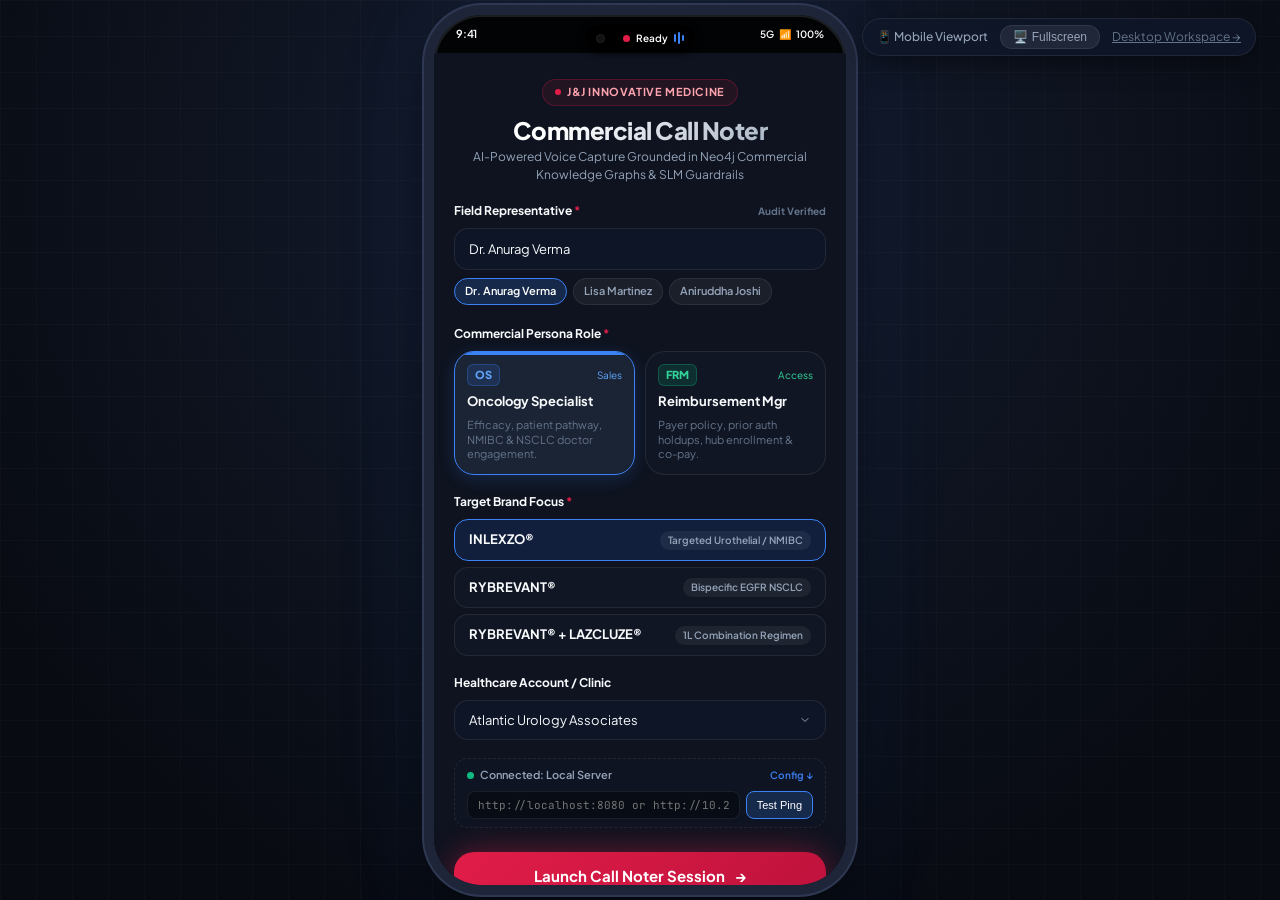
==== JNJ Commercial/web/mobile.html @ d2ec9531 "Added UI" ====
<!DOCTYPE html>
<html lang="en">
<head>
  <meta charset="UTF-8">
  <meta name="viewport" content="width=device-width, initial-scale=1.0, maximum-scale=1.0, user-scalable=no, viewport-fit=cover">
  <meta name="apple-mobile-web-app-capable" content="yes">
  <meta name="apple-mobile-web-app-status-bar-style" content="black-translucent">
  <meta name="theme-color" content="#07090E">
  <title>AnQ Bot | Commercial Oncology Mobile Call Noter</title>
  
  <!-- Modern Typography from Google Fonts -->
  <link rel="preconnect" href="https://fonts.googleapis.com">
  <link rel="preconnect" href="https://fonts.gstatic.com" crossorigin>
  <link href="https://fonts.googleapis.com/css2?family=Plus+Jakarta+Sans:wght@400;500;600;700;800&family=JetBrains+Mono:wght@400;500;600;700&display=swap" rel="stylesheet">
  
  <!-- Mobile Stylesheet -->
  <link rel="stylesheet" href="mobile.css">
</head>
<body>

  <!-- =========================================================================
       DESKTOP DEVICE SIMULATOR & VIEWPORT WRAPPER
       ========================================================================= -->
  <div class="app-viewport-wrapper">
    
    <!-- Desktop Simulator Controls -->
    <aside class="desktop-view-toggle">
      <span>📱 Mobile Viewport</span>
      <button class="btn-toggle-frame" id="btn-toggle-frame" type="button" title="Toggle Phone Frame or Fullscreen">
        <span>🖥️ Fullscreen</span>
      </button>
      <a href="/" class="btn-desktop-back" title="Switch to Desktop Call Workspace">
        Desktop Workspace &rarr;
      </a>
    </aside>

    <!-- DEVICE SHELL (iPhone 16 Pro / Pixel Frame) -->
    <div class="device-shell" id="device-shell">

      <!-- DEVICE STATUS BAR -->
      <div class="device-status-bar">
        <span class="device-time">9:41</span>
        
        <!-- DYNAMIC ISLAND (Pulsing Microphone & Voice Telemetry) -->
        <div class="dynamic-island" id="dynamic-island">
          <div class="island-camera-dot"></div>
          <div class="island-content">
            <span class="island-pulse-dot"></span>
            <span id="island-status-text">Ready</span>
            <div class="island-wave-anim">
              <span class="island-wave-bar"></span>
              <span class="island-wave-bar"></span>
              <span class="island-wave-bar"></span>
            </div>
          </div>
        </div>

        <div class="device-icons">
          <span>5G</span>
          <span>📶</span>
          <span>100%</span>
        </div>
      </div>

      <!-- MOBILE APP SCREEN VIEW CONTAINER -->
      <div class="mobile-app-screen">

        <!-- ===================================================================
             SCREEN 1: ONBOARDING & LOGIN SCREEN
             =================================================================== -->
        <div class="screen-view screen-login" id="screen-login">
          
          <!-- Brand Header -->
          <div class="login-brand-header">
            <div class="mobile-logo-badge">
              <span class="badge-dot"></span>
              <span class="badge-text">J&amp;J INNOVATIVE MEDICINE</span>
            </div>
            <h1 class="login-title-h1">Commercial Call Noter</h1>
            <p class="login-tagline">
              AI-Powered Voice Capture Grounded in Neo4j Commercial Knowledge Graphs &amp; SLM Guardrails
            </p>
          </div>

          <!-- Representative Name Input -->
          <div class="login-form-group">
            <label for="login-rep-name" class="login-field-label">
              <span>Field Representative <span class="required-star">*</span></span>
              <span style="font-size: 10px; color: var(--text-muted);">Audit Verified</span>
            </label>
            <input 
              type="text" 
              id="login-rep-name" 
              class="login-text-input" 
              placeholder="Enter your full name" 
              value="Dr. Anurag Verma"
              required 
            />
            
            <!-- Quick Preset Chips -->
            <div class="quick-preset-chips">
              <span class="rep-preset-chip active" data-name="Dr. Anurag Verma">Dr. Anurag Verma</span>
              <span class="rep-preset-chip" data-name="Lisa Martinez">Lisa Martinez</span>
              <span class="rep-preset-chip" data-name="Aniruddha Joshi">Aniruddha Joshi</span>
            </div>
          </div>

          <!-- Commercial Persona Selection -->
          <div class="login-form-group">
            <label class="login-field-label">
              <span>Commercial Persona Role <span class="required-star">*</span></span>
            </label>
            <div class="mobile-role-selector">
              
              <!-- OS Card -->
              <div class="mobile-role-card active" data-role="OS" id="role-card-os">
                <div class="role-card-top">
                  <span class="role-code-badge os">OS</span>
                  <span style="font-size: 10px; color: #60A5FA;">Sales</span>
                </div>
                <div class="role-card-name">Oncology Specialist</div>
                <div class="role-card-focus">
                  Efficacy, patient pathway, NMIBC &amp; NSCLC doctor engagement.
                </div>
              </div>

              <!-- FRM Card -->
              <div class="mobile-role-card" data-role="FRM" id="role-card-frm">
                <div class="role-card-top">
                  <span class="role-code-badge frm">FRM</span>
                  <span style="font-size: 10px; color: #34D399;">Access</span>
                </div>
                <div class="role-card-name">Reimbursement Mgr</div>
                <div class="role-card-focus">
                  Payer policy, prior auth holdups, hub enrollment &amp; co-pay.
                </div>
              </div>

            </div>
          </div>

          <!-- Oncology Brand Selection -->
          <div class="login-form-group">
            <label class="login-field-label">
              <span>Target Brand Focus <span class="required-star">*</span></span>
            </label>
            <div class="brand-pills-wrap">
              <div class="brand-pill-option active" data-brand="INLEXZO">
                <span class="brand-pill-name">INLEXZO®</span>
                <span class="brand-pill-tag">Targeted Urothelial / NMIBC</span>
              </div>
              <div class="brand-pill-option" data-brand="RYBREVANT">
                <span class="brand-pill-name">RYBREVANT®</span>
                <span class="brand-pill-tag">Bispecific EGFR NSCLC</span>
              </div>
              <div class="brand-pill-option" data-brand="RYBREVANT + LAZCLUZE">
                <span class="brand-pill-name">RYBREVANT® + LAZCLUZE®</span>
                <span class="brand-pill-tag">1L Combination Regimen</span>
              </div>
            </div>
          </div>

          <!-- Account Selection -->
          <div class="login-form-group">
            <label for="login-account-select" class="login-field-label">
              <span>Healthcare Account / Clinic</span>
            </label>
            <select id="login-account-select" class="login-select">
              <option value="Atlantic Urology Associates" selected>Atlantic Urology Associates</option>
              <option value="Northside Urology">Northside Urology</option>
              <option value="Capital Bladder Cancer Center">Capital Bladder Cancer Center</option>
              <option value="Central Ohio Urology">Central Ohio Urology</option>
              <option value="Apollo Hospitals">Apollo Hospitals</option>
              <option value="Memorial Cancer Institute">Memorial Cancer Institute</option>
            </select>
          </div>

          <!-- API Endpoint Connection Settings -->
          <div class="endpoint-config-accordion">
            <div class="endpoint-summary-row" id="endpoint-summary-toggle">
              <div>
                <span class="endpoint-status-dot" id="endpoint-status-dot"></span>
                <span id="endpoint-summary-text">Connected: Local Server</span>
              </div>
              <span style="font-size: 10px; color: var(--primary-blue);">Config &darr;</span>
            </div>
            <div class="endpoint-input-wrap">
              <input 
                type="text" 
                id="endpoint-input" 
                class="endpoint-input" 
                placeholder="http://localhost:8080 or http://10.225.67.250:8008" 
              />
              <button class="btn-test-endpoint" id="btn-test-endpoint" type="button">Test Ping</button>
            </div>
          </div>

          <!-- Launch Button -->
          <button class="btn-launch-call" id="btn-launch-call" type="button">
            <span>Launch Call Noter Session</span>
            <span>&rarr;</span>
          </button>

          <!-- Footer Badge -->
          <div class="login-compliance-footer">
            <span>🔒 Governed by J&amp;J Oncology Compliance &amp; Real-Time KG Policies</span>
          </div>

        </div>


        <!-- ===================================================================
             SCREEN 2: MAIN CALL NOTER WORKSPACE
             =================================================================== -->
        <div class="screen-view screen-call-noter hidden-screen" id="screen-call-noter">

          <!-- TOP APP HEADER -->
          <header class="mobile-app-header">
            <div class="header-left-group">
              <div class="rep-avatar-small" id="header-avatar">AV</div>
              <div class="header-meta">
                <span class="header-rep-name" id="header-rep-name">Dr. Anurag Verma</span>
                <span class="header-role-pill" id="header-role-pill">OS Commercial</span>
              </div>
            </div>

            <!-- Call Timer -->
            <div class="header-center-timer">
              <span class="call-pulse-dot"></span>
              <span class="call-timer-digits" id="call-timer-digits">00:00</span>
            </div>

            <!-- Actions -->
            <div class="header-right-group">
              <button class="btn-header-voice active" id="btn-header-voice" type="button" title="Toggle FlowEdit Speech Audio">
                🔊
              </button>
              <button class="btn-header-end" id="btn-header-end" type="button">
                End Call
              </button>
            </div>
          </header>

          <!-- KNOWLEDGE GRAPH 7-STEP PROGRESS TIMELINE -->
          <section class="kg-stepper-strip">
            <div class="stepper-header-row">
              <span class="stepper-node-title" id="stepper-node-title">
                🕸️ 1. Account Context
              </span>
              <span class="stepper-turn-badge" id="stepper-turn-badge">
                Turn 0 &bull; Step 1 of 7
              </span>
            </div>
            
            <div class="stepper-progress-track">
              <div class="stepper-progress-fill" id="stepper-progress-fill"></div>
            </div>

            <div class="stepper-dots-row">
              <span class="stepper-step-dot active" data-step="0" title="Account Identification"></span>
              <span class="stepper-step-dot" data-step="1" title="Discussion Purpose"></span>
              <span class="stepper-step-dot" data-step="2" title="Case Eligibility"></span>
              <span class="stepper-step-dot" data-step="3" title="Suitability & Pathway"></span>
              <span class="stepper-step-dot" data-step="4" title="Account Blocker"></span>
              <span class="stepper-step-dot" data-step="5" title="Next Action Plan"></span>
              <span class="stepper-step-dot" data-step="6" title="Compliant Closure"></span>
            </div>
          </section>

          <!-- LIVE CONVERSATION STREAM -->
          <main class="mobile-chat-feed" id="mobile-chat-feed">
            <!-- Dynamically populated with AI Question and Spoken Rep Turn bubbles -->
          </main>

          <!-- FLOATING CALL NOTER INTERACTION DOCK -->
          <div class="mobile-interaction-dock">
            
            <!-- Real-time Audio Waveform Visualizer Canvas Bar -->
            <div class="live-audio-canvas-bar" id="live-audio-canvas-bar">
              <canvas id="waveform-canvas" class="audio-waveform-canvas" width="380" height="28"></canvas>
            </div>

            <!-- Autocorrect Status & Handsfree Mode Row -->
            <div class="dock-status-row">
              <div class="dock-autocorrect-toggle active" id="dock-autocorrect-toggle" title="Toggle Real-Time Filler & Mispronunciation Autocorrect">
                <span>✨</span>
                <span id="autocorrect-toggle-text">Autocorrect: ON</span>
              </div>
              <span class="dock-mode-indicator">FlowEdit (Michael) Active</span>
            </div>

            <!-- Central Dock Controls -->
            <div class="dock-controls-row">
              
              <!-- Keyboard Drawer Button -->
              <button class="btn-dock-keyboard" id="btn-dock-keyboard" type="button" title="Type response manually">
                ⌨️
              </button>

              <!-- GIANT CENTER MICROPHONE BUTTON -->
              <button class="btn-giant-mic" id="btn-giant-mic" type="button">
                <span>🎙️</span>
                <span id="giant-mic-label">Speak Rep Response</span>
              </button>

              <!-- Continuous Handsfree Mode Button -->
              <button class="btn-dock-handsfree" id="btn-dock-handsfree" type="button" title="Continuous Hands-Free Call Noter Mode">
                <span>Hands-Free</span>
              </button>

            </div>

            <!-- Expandable Text Input Drawer -->
            <div class="dock-text-drawer" id="dock-text-drawer">
              <textarea 
                id="dock-textarea" 
                class="dock-textarea" 
                placeholder="Type response or view live speech transcript..." 
                rows="2"
              ></textarea>
              <button class="btn-dock-send" id="btn-dock-send" type="button">Send</button>
            </div>

          </div>

          <!-- BOTTOM NAVIGATION TABS -->
          <nav class="mobile-bottom-tabs">
            <button class="m-tab-item active" data-tab="call" type="button">
              <span class="m-tab-icon">💬</span>
              <span class="m-tab-label">Call</span>
            </button>
            <button class="m-tab-item" data-tab="summary" type="button">
              <span class="m-tab-icon">📋</span>
              <span class="m-tab-label">Note Summary</span>
            </button>
            <button class="m-tab-item" data-tab="scope" type="button">
              <span class="m-tab-icon">🕸️</span>
              <span class="m-tab-label">KG Scope</span>
            </button>
            <button class="m-tab-item" data-tab="settings" type="button">
              <span class="m-tab-icon">⚙️</span>
              <span class="m-tab-label">Settings</span>
            </button>
          </nav>

        </div>

      </div>


      <!-- ===================================================================
           BOTTOM SHEET 1: NOTE SUMMARY DRAWER
           =================================================================== -->
      <div class="mobile-bottom-sheet" id="sheet-summary">
        <div class="sheet-panel-card">
          <div class="sheet-handle-bar"></div>
          <div class="sheet-header-row">
            <span class="sheet-title">📋 Captured CRM Call Note</span>
            <button class="btn-sheet-close" type="button">&times;</button>
          </div>
          <div class="sheet-scroll-body">
            
            <div class="note-kv-table">
              <div class="note-kv-item">
                <span class="note-kv-key">Field Representative</span>
                <span class="note-kv-val" id="kv-rep">Dr. Anurag Verma</span>
              </div>
              <div class="note-kv-item">
                <span class="note-kv-key">Commercial Role</span>
                <span class="note-kv-val" id="kv-role">Oncology Specialist (OS)</span>
              </div>
              <div class="note-kv-item">
                <span class="note-kv-key">Product Focus</span>
                <span class="note-kv-val" id="kv-brand">INLEXZO®</span>
              </div>
              <div class="note-kv-item">
                <span class="note-kv-key">Account / Site</span>
                <span class="note-kv-val" id="kv-account">Atlantic Urology Associates</span>
              </div>
              <div class="note-kv-item">
                <span class="note-kv-key">Doctor / HCP Met</span>
                <span class="note-kv-val" id="kv-hcp">—</span>
              </div>
              <div class="note-kv-item">
                <span class="note-kv-key">Account Blocker</span>
                <span class="note-kv-val" id="kv-barrier" style="color:#F59E0B;">—</span>
              </div>
              <div class="note-kv-item">
                <span class="note-kv-key">Next Action</span>
                <span class="note-kv-val" id="kv-action" style="color:#60A5FA;">—</span>
              </div>
            </div>

            <button class="btn-copy-crm" id="btn-copy-crm" type="button">
              <span>📋 Copy Structured Veeva CRM Note</span>
            </button>

          </div>
        </div>
      </div>


      <!-- ===================================================================
           BOTTOM SHEET 2: KNOWLEDGE GRAPH SCOPE DRAWER
           =================================================================== -->
      <div class="mobile-bottom-sheet" id="sheet-scope">
        <div class="sheet-panel-card">
          <div class="sheet-handle-bar"></div>
          <div class="sheet-header-row">
            <span class="sheet-title">🛡️ Role Policy &amp; Scope Governance</span>
            <button class="btn-sheet-close" type="button">&times;</button>
          </div>
          <div class="sheet-scroll-body">
            
            <div style="font-size:12px; font-weight:700; color:#34D399; margin-bottom:4px;">
              ✓ In-Scope Permitted Topics:
            </div>
            <div style="font-size:11px; color:#E2E8F0; line-height:1.6; background:rgba(255,255,255,0.04); padding:10px; border-radius:8px;">
              Clinical trial efficacy, NMIBC / NSCLC indications, doctor engagement, diagnostic pathway criteria, practice follow-up scheduling.
            </div>

            <div style="font-size:12px; font-weight:700; color:#F87171; margin-top:10px; margin-bottom:4px;">
              ✕ Out-of-Scope Compliance Boundaries:
            </div>
            <div style="font-size:11px; color:#E2E8F0; line-height:1.6; background:rgba(255,255,255,0.04); padding:10px; border-radius:8px;">
              Off-label promotion, patient identifiable data (PHI/PII), unapproved indications, pricing negotiations without Market Access.
            </div>

          </div>
        </div>
      </div>


      <!-- ===================================================================
           BOTTOM SHEET 3: SETTINGS DRAWER
           =================================================================== -->
      <div class="mobile-bottom-sheet" id="sheet-settings">
        <div class="sheet-panel-card">
          <div class="sheet-handle-bar"></div>
          <div class="sheet-header-row">
            <span class="sheet-title">⚙️ Speech &amp; Autocorrect Settings</span>
            <button class="btn-sheet-close" type="button">&times;</button>
          </div>
          <div class="sheet-scroll-body">
            
            <div class="note-kv-item">
              <span class="note-kv-key">Filler Word Stripping</span>
              <span class="note-kv-val" style="color:#10B981;">Enabled (um, uh, like)</span>
            </div>
            <div class="note-kv-item">
              <span class="note-kv-key">Medical Autocorrection</span>
              <span class="note-kv-val" style="color:#10B981;">Enabled (Phonetic J&amp;J Lexicon)</span>
            </div>
            <div class="note-kv-item">
              <span class="note-kv-key">Default Bot Voice</span>
              <span class="note-kv-val">Michael (FlowEdit)</span>
            </div>
            <div class="note-kv-item">
              <span class="note-kv-key">Inference Acceleration</span>
              <span class="note-kv-val" style="color:#60A5FA;">Sub-100ms TRT</span>
            </div>

          </div>
        </div>
      </div>


      <!-- ===================================================================
           BOTTOM SHEET 4: AUTOCORRECT DIFF INSPECTOR DRAWER
           =================================================================== -->
      <div class="mobile-bottom-sheet" id="sheet-diff">
        <div class="sheet-panel-card">
          <div class="sheet-handle-bar"></div>
          <div class="sheet-header-row">
            <span class="sheet-title">✨ Speech Autocorrect Diff Inspector</span>
            <button class="btn-sheet-close" type="button">&times;</button>
          </div>
          <div class="sheet-scroll-body">
            
            <div class="diff-compare-box">
              <span class="diff-section-label raw">Raw Spoken Speech (Before Cleaning):</span>
              <p class="diff-text-block" id="diff-raw-text">—</p>
            </div>

            <div class="diff-compare-box">
              <span class="diff-section-label cleaned">Cleaned Professional CRM Note (After Autocorrect):</span>
              <p class="diff-text-block" id="diff-cleaned-text">—</p>
            </div>

            <div>
              <span style="font-size:11px; font-weight:700; color:#FCA5A5;">Stripped Filler Words &amp; Stutters:</span>
              <div id="diff-fillers-list" style="display:flex; flex-wrap:wrap; gap:5px; margin-top:4px;"></div>
            </div>

            <div style="margin-top:8px;">
              <span style="font-size:11px; font-weight:700; color:#6EE7B7;">Phonetically Corrected Medical Terms:</span>
              <div id="diff-corrections-list" style="display:flex; flex-wrap:wrap; gap:5px; margin-top:4px;"></div>
            </div>

          </div>
        </div>
      </div>

    </div>
  </div>

  <!-- Mobile Application Logic Script -->
  <script src="mobile.js"></script>
</body>
</html>
---- JNJ Commercial/web/mobile.css ----
/* ==========================================================================
   AnQ Bot - Commercial Oncology Call Noter Mobile Application
   Production-Grade Mobile Stylesheet & Design System
   ========================================================================== */

:root {
  /* Color Palette - J&J Clinical Glassmorphism & High-Tech Dark Mode */
  --bg-app: #07090E;
  --bg-surface: #0E131F;
  --bg-card: rgba(18, 24, 38, 0.75);
  --bg-card-hover: rgba(26, 34, 52, 0.85);
  --bg-input: rgba(15, 23, 42, 0.8);
  --bg-glass: rgba(15, 23, 42, 0.65);
  
  --border-subtle: rgba(255, 255, 255, 0.08);
  --border-focus: rgba(59, 130, 246, 0.5);
  --border-glow: rgba(59, 130, 246, 0.35);

  --text-primary: #F8FAFC;
  --text-secondary: #94A3B8;
  --text-muted: #64748B;
  --text-dark: #0F172A;

  /* Brand Accents */
  --jnj-red: #E11D48;
  --jnj-red-glow: rgba(225, 29, 72, 0.25);
  --primary-blue: #3B82F6;
  --primary-indigo: #6366F1;
  --accent-cyan: #06B6D4;
  --success-emerald: #10B981;
  --warning-amber: #F59E0B;
  --danger-rose: #F43F5E;
  --purple-voice: #A855F7;

  /* Persona Shades */
  --os-badge-bg: rgba(59, 130, 246, 0.15);
  --os-badge-text: #60A5FA;
  --os-border: rgba(59, 130, 246, 0.3);

  --frm-badge-bg: rgba(16, 185, 129, 0.15);
  --frm-badge-text: #34D399;
  --frm-border: rgba(16, 185, 129, 0.3);

  /* Elevation & Shadows */
  --shadow-sm: 0 2px 8px rgba(0, 0, 0, 0.3);
  --shadow-md: 0 8px 24px rgba(0, 0, 0, 0.4);
  --shadow-lg: 0 16px 40px rgba(0, 0, 0, 0.6);
  --shadow-glow-blue: 0 0 24px rgba(59, 130, 246, 0.35);
  --shadow-glow-mic: 0 0 32px rgba(225, 29, 72, 0.45);

  /* Sizing & Safe Areas */
  --radius-sm: 8px;
  --radius-md: 14px;
  --radius-lg: 20px;
  --radius-xl: 28px;
  --radius-full: 9999px;

  --mobile-width: 412px;
  --mobile-height: 870px;
  --header-height: 60px;
  --bottom-bar-height: 76px;

  /* Fonts */
  --font-sans: 'Plus Jakarta Sans', -apple-system, BlinkMacSystemFont, 'Segoe UI', Roboto, sans-serif;
  --font-mono: 'JetBrains Mono', monospace;
}

/* Reset & Base */
*, *::before, *::after {
  box-sizing: border-box;
  margin: 0;
  padding: 0;
  -webkit-tap-highlight-color: transparent;
}

html, body {
  width: 100%;
  height: 100%;
  font-family: var(--font-sans);
  background-color: var(--bg-app);
  color: var(--text-primary);
  overflow: hidden;
  font-size: 14px;
  line-height: 1.5;
  -webkit-font-smoothing: antialiased;
}

/* ==========================================================================
   DESKTOP WRAPPER & DEVICE FRAME SIMULATOR
   ========================================================================== */

.app-viewport-wrapper {
  width: 100vw;
  height: 100vh;
  display: flex;
  align-items: center;
  justify-content: center;
  background: radial-gradient(circle at 50% 20%, #151D30 0%, #080B12 80%);
  position: relative;
  overflow: hidden;
}

/* Subtle background grid pattern on desktop */
.app-viewport-wrapper::before {
  content: '';
  position: absolute;
  inset: 0;
  background-image: 
    linear-gradient(rgba(255, 255, 255, 0.03) 1px, transparent 1px),
    linear-gradient(90deg, rgba(255, 255, 255, 0.03) 1px, transparent 1px);
  background-size: 36px 36px;
  pointer-events: none;
  opacity: 0.7;
}

/* Floating Desktop Switcher Bar */
.desktop-view-toggle {
  position: absolute;
  top: 18px;
  right: 24px;
  z-index: 100;
  display: flex;
  align-items: center;
  gap: 12px;
  background: rgba(15, 23, 42, 0.85);
  backdrop-filter: blur(12px);
  border: 1px solid var(--border-subtle);
  border-radius: var(--radius-full);
  padding: 6px 14px;
  box-shadow: var(--shadow-md);
}

.desktop-view-toggle span {
  font-size: 12px;
  color: var(--text-secondary);
  font-weight: 500;
}

.btn-toggle-frame {
  background: rgba(255, 255, 255, 0.08);
  border: 1px solid var(--border-subtle);
  color: var(--text-primary);
  border-radius: var(--radius-full);
  padding: 4px 12px;
  font-size: 11px;
  font-weight: 600;
  cursor: pointer;
  display: flex;
  align-items: center;
  gap: 6px;
  transition: all 0.2s ease;
}

.btn-toggle-frame:hover {
  background: rgba(59, 130, 246, 0.2);
  border-color: var(--primary-blue);
  color: #fff;
}

.btn-desktop-back {
  background: transparent;
  border: none;
  color: var(--text-muted);
  font-size: 12px;
  cursor: pointer;
  text-decoration: underline;
  transition: color 0.2s;
}

.btn-desktop-back:hover {
  color: var(--text-primary);
}

/* Device Shell Container */
.device-shell {
  width: var(--mobile-width);
  height: var(--mobile-height);
  max-width: 100%;
  max-height: 100%;
  position: relative;
  border-radius: 48px;
  background: #020305;
  box-shadow: 
    0 0 0 10px #1E2538,
    0 0 0 12px #2E3852,
    0 24px 60px rgba(0, 0, 0, 0.85),
    0 0 100px rgba(59, 130, 246, 0.15);
  display: flex;
  flex-direction: column;
  overflow: hidden;
  transition: all 0.35s cubic-bezier(0.16, 1, 0.3, 1);
}

/* Fullscreen Mode (Removes device bezels for true mobile or testing) */
.device-shell.fullscreen-mode {
  width: 100% !important;
  height: 100% !important;
  border-radius: 0 !important;
  box-shadow: none !important;
}

/* Titanium Outer Highlights */
.device-shell::after {
  content: '';
  position: absolute;
  inset: 0;
  border-radius: 48px;
  border: 2px solid rgba(255, 255, 255, 0.1);
  pointer-events: none;
}

.device-shell.fullscreen-mode::after {
  display: none;
}

/* ==========================================================================
   DEVICE STATUS BAR & DYNAMIC ISLAND
   ========================================================================== */

.device-status-bar {
  height: 38px;
  padding: 0 22px;
  display: flex;
  align-items: center;
  justify-content: space-between;
  background: transparent;
  z-index: 50;
  font-size: 11px;
  font-weight: 600;
  color: #fff;
  user-select: none;
}

.device-time {
  letter-spacing: -0.2px;
}

/* Dynamic Island Pill */
.dynamic-island {
  position: absolute;
  top: 10px;
  left: 50%;
  transform: translateX(-50%);
  width: 108px;
  height: 26px;
  background: #000;
  border-radius: var(--radius-full);
  z-index: 60;
  display: flex;
  align-items: center;
  justify-content: space-between;
  padding: 0 10px;
  box-shadow: 0 2px 8px rgba(0, 0, 0, 0.8);
  transition: all 0.3s cubic-bezier(0.175, 0.885, 0.32, 1.275);
}

.dynamic-island.recording {
  width: 170px;
  background: #18090C;
  border: 1px solid rgba(225, 29, 72, 0.4);
}

.dynamic-island.speaking {
  width: 155px;
  background: #0D1627;
  border: 1px solid rgba(59, 130, 246, 0.4);
}

.island-camera-dot {
  width: 9px;
  height: 9px;
  border-radius: 50%;
  background: #111;
  border: 1.5px solid #222;
}

.island-content {
  display: flex;
  align-items: center;
  gap: 6px;
  font-size: 10px;
  font-weight: 600;
  color: #fff;
}

.island-pulse-dot {
  width: 7px;
  height: 7px;
  border-radius: 50%;
  background: var(--jnj-red);
  animation: pulse-glow 1.2s infinite;
}

.island-wave-anim {
  display: flex;
  gap: 2px;
  align-items: center;
  height: 10px;
}

.island-wave-bar {
  width: 2px;
  height: 8px;
  background: var(--primary-blue);
  border-radius: 2px;
  animation: wave-bar 0.8s ease-in-out infinite alternate;
}

.island-wave-bar:nth-child(2) { animation-delay: 0.15s; height: 12px; }
.island-wave-bar:nth-child(3) { animation-delay: 0.3s; height: 6px; }

.device-icons {
  display: flex;
  align-items: center;
  gap: 5px;
  font-size: 10px;
}

/* ==========================================================================
   MOBILE APP CONTAINER & SCREEN ROUTING
   ========================================================================== */

.mobile-app-screen {
  flex: 1;
  display: flex;
  flex-direction: column;
  background: var(--bg-surface);
  position: relative;
  overflow: hidden;
}

/* Generic Screen Container */
.screen-view {
  position: absolute;
  inset: 0;
  display: flex;
  flex-direction: column;
  background: var(--bg-surface);
  transition: transform 0.3s cubic-bezier(0.16, 1, 0.3, 1), opacity 0.3s ease;
  z-index: 10;
}

.screen-view.hidden-screen {
  transform: translateY(100%);
  opacity: 0;
  pointer-events: none;
}

.screen-view.slide-left {
  transform: translateX(-100%);
  opacity: 0;
  pointer-events: none;
}

/* ==========================================================================
   1. ONBOARDING & LOGIN SCREEN (MOBILE)
   ========================================================================== */

.screen-login {
  overflow-y: auto;
  padding: 16px 20px 30px;
  display: flex;
  flex-direction: column;
  gap: 18px;
  scrollbar-width: none;
}

.screen-login::-webkit-scrollbar {
  display: none;
}

/* Brand Header */
.login-brand-header {
  text-align: center;
  padding-top: 10px;
}

.mobile-logo-badge {
  display: inline-flex;
  align-items: center;
  gap: 6px;
  padding: 4px 12px;
  background: rgba(225, 29, 72, 0.1);
  border: 1px solid rgba(225, 29, 72, 0.25);
  border-radius: var(--radius-full);
  margin-bottom: 10px;
}

.mobile-logo-badge .badge-dot {
  width: 6px;
  height: 6px;
  background: var(--jnj-red);
  border-radius: 50%;
  animation: pulse-glow 1.5s infinite;
}

.mobile-logo-badge .badge-text {
  font-size: 11px;
  font-weight: 700;
  letter-spacing: 0.6px;
  color: #FDA4AF;
}

.login-title-h1 {
  font-size: 24px;
  font-weight: 800;
  letter-spacing: -0.5px;
  background: linear-gradient(135deg, #FFFFFF 30%, #94A3B8 100%);
  -webkit-background-clip: text;
  -webkit-text-fill-color: transparent;
  line-height: 1.2;
}

.login-tagline {
  font-size: 12px;
  color: var(--text-secondary);
  margin-top: 4px;
}

/* Login Form Sections */
.login-form-group {
  display: flex;
  flex-direction: column;
  gap: 8px;
}

.login-field-label {
  font-size: 12px;
  font-weight: 700;
  color: var(--text-primary);
  display: flex;
  align-items: center;
  justify-content: space-between;
}

.login-field-label .required-star {
  color: var(--jnj-red);
}

.login-text-input {
  width: 100%;
  background: var(--bg-input);
  border: 1px solid var(--border-subtle);
  border-radius: var(--radius-md);
  padding: 12px 14px;
  font-family: var(--font-sans);
  font-size: 13px;
  color: var(--text-primary);
  outline: none;
  transition: all 0.2s ease;
}

.login-text-input:focus {
  border-color: var(--primary-blue);
  background: rgba(15, 23, 42, 0.95);
  box-shadow: 0 0 0 3px rgba(59, 130, 246, 0.2);
}

/* Quick Rep Name Avatar Chips */
.quick-preset-chips {
  display: flex;
  gap: 6px;
  overflow-x: auto;
  padding-bottom: 2px;
  scrollbar-width: none;
}

.quick-preset-chips::-webkit-scrollbar {
  display: none;
}

.rep-preset-chip {
  background: rgba(255, 255, 255, 0.05);
  border: 1px solid var(--border-subtle);
  border-radius: var(--radius-full);
  padding: 4px 10px;
  font-size: 11px;
  font-weight: 600;
  color: var(--text-secondary);
  cursor: pointer;
  white-space: nowrap;
  transition: all 0.2s;
}

.rep-preset-chip:hover, .rep-preset-chip.active {
  background: rgba(59, 130, 246, 0.2);
  border-color: var(--primary-blue);
  color: #fff;
}

/* Mobile Persona Segmented Cards */
.mobile-role-selector {
  display: grid;
  grid-template-columns: 1fr 1fr;
  gap: 10px;
}

.mobile-role-card {
  background: var(--bg-card);
  border: 1px solid var(--border-subtle);
  border-radius: var(--radius-lg);
  padding: 12px;
  cursor: pointer;
  display: flex;
  flex-direction: column;
  gap: 6px;
  transition: all 0.25s cubic-bezier(0.16, 1, 0.3, 1);
  position: relative;
  overflow: hidden;
}

.mobile-role-card::before {
  content: '';
  position: absolute;
  top: 0;
  left: 0;
  right: 0;
  height: 3px;
  background: transparent;
  transition: background 0.25s;
}

.mobile-role-card.active {
  background: rgba(30, 41, 59, 0.8);
  border-color: var(--primary-blue);
  box-shadow: 0 4px 16px rgba(59, 130, 246, 0.2);
}

.mobile-role-card[data-role="OS"].active::before {
  background: var(--primary-blue);
}

.mobile-role-card[data-role="FRM"].active {
  border-color: var(--success-emerald);
  box-shadow: 0 4px 16px rgba(16, 185, 129, 0.2);
}

.mobile-role-card[data-role="FRM"].active::before {
  background: var(--success-emerald);
}

.role-card-top {
  display: flex;
  align-items: center;
  justify-content: space-between;
}

.role-code-badge {
  font-size: 11px;
  font-weight: 800;
  padding: 2px 7px;
  border-radius: 6px;
}

.role-code-badge.os {
  background: var(--os-badge-bg);
  color: var(--os-badge-text);
  border: 1px solid var(--os-border);
}

.role-code-badge.frm {
  background: var(--frm-badge-bg);
  color: var(--frm-badge-text);
  border: 1px solid var(--frm-border);
}

.role-card-name {
  font-size: 13px;
  font-weight: 700;
  color: var(--text-primary);
}

.role-card-focus {
  font-size: 11px;
  color: var(--text-muted);
  line-height: 1.35;
}

/* Brand Selection Pills */
.brand-pills-wrap {
  display: flex;
  flex-direction: column;
  gap: 6px;
}

.brand-pill-option {
  background: var(--bg-card);
  border: 1px solid var(--border-subtle);
  border-radius: var(--radius-md);
  padding: 10px 14px;
  display: flex;
  align-items: center;
  justify-content: space-between;
  cursor: pointer;
  transition: all 0.2s;
}

.brand-pill-option.active {
  background: rgba(37, 99, 235, 0.15);
  border-color: var(--primary-blue);
}

.brand-pill-name {
  font-weight: 700;
  font-size: 13px;
  color: var(--text-primary);
}

.brand-pill-tag {
  font-size: 10px;
  font-weight: 600;
  color: var(--text-secondary);
  background: rgba(255, 255, 255, 0.06);
  padding: 2px 8px;
  border-radius: var(--radius-full);
}

/* Account Selection Dropdown */
.login-select {
  width: 100%;
  background: var(--bg-input);
  border: 1px solid var(--border-subtle);
  border-radius: var(--radius-md);
  padding: 11px 14px;
  font-family: var(--font-sans);
  font-size: 13px;
  color: var(--text-primary);
  outline: none;
  cursor: pointer;
  appearance: none;
  background-image: url("data:image/svg+xml,%3Csvg xmlns='http://www.w3.org/2000/svg' width='12' height='12' viewBox='0 0 24 24' fill='none' stroke='%2394A3B8' stroke-width='2' stroke-linecap='round' stroke-linejoin='round'%3E%3Cpath d='m6 9 6 6 6-6'/%3E%3C/svg%3E");
  background-repeat: no-repeat;
  background-position: right 14px center;
}

.login-select:focus {
  border-color: var(--primary-blue);
}

/* Endpoint Settings Accordion */
.endpoint-config-accordion {
  border: 1px dashed var(--border-subtle);
  border-radius: var(--radius-md);
  padding: 8px 12px;
  background: rgba(15, 23, 42, 0.4);
}

.endpoint-summary-row {
  display: flex;
  align-items: center;
  justify-content: space-between;
  cursor: pointer;
  font-size: 11px;
  font-weight: 600;
  color: var(--text-secondary);
}

.endpoint-status-dot {
  width: 7px;
  height: 7px;
  border-radius: 50%;
  background: var(--success-emerald);
  display: inline-block;
  margin-right: 4px;
}

.endpoint-status-dot.offline {
  background: var(--danger-rose);
}

.endpoint-input-wrap {
  margin-top: 8px;
  display: flex;
  gap: 6px;
}

.endpoint-input {
  flex: 1;
  background: rgba(0, 0, 0, 0.4);
  border: 1px solid var(--border-subtle);
  border-radius: var(--radius-sm);
  padding: 6px 10px;
  font-size: 11px;
  font-family: var(--font-mono);
  color: var(--text-primary);
}

.btn-test-endpoint {
  background: rgba(59, 130, 246, 0.2);
  border: 1px solid var(--primary-blue);
  color: #fff;
  border-radius: var(--radius-sm);
  padding: 4px 10px;
  font-size: 11px;
  cursor: pointer;
}

/* Submit Start Button */
.btn-launch-call {
  margin-top: 6px;
  width: 100%;
  background: linear-gradient(135deg, var(--jnj-red) 0%, #BE123C 100%);
  border: none;
  border-radius: var(--radius-lg);
  padding: 14px 20px;
  color: #fff;
  font-family: var(--font-sans);
  font-size: 15px;
  font-weight: 700;
  display: flex;
  align-items: center;
  justify-content: center;
  gap: 10px;
  cursor: pointer;
  box-shadow: var(--shadow-glow-mic);
  transition: all 0.25s ease;
}

.btn-launch-call:hover {
  transform: translateY(-2px);
  box-shadow: 0 8px 24px rgba(225, 29, 72, 0.5);
}

.btn-launch-call:active {
  transform: scale(0.98);
}

/* Compliance Badge on Login */
.login-compliance-footer {
  text-align: center;
  font-size: 10px;
  color: var(--text-muted);
  display: flex;
  align-items: center;
  justify-content: center;
  gap: 5px;
  padding-top: 4px;
}

/* ==========================================================================
   2. MAIN CALL NOTER WORKSPACE (MOBILE)
   ========================================================================== */

.screen-call-noter {
  display: flex;
  flex-direction: column;
  height: 100%;
  position: relative;
  background: var(--bg-surface);
}

/* Top App Header */
.mobile-app-header {
  height: var(--header-height);
  padding: 0 16px;
  display: flex;
  align-items: center;
  justify-content: space-between;
  background: rgba(14, 19, 31, 0.95);
  backdrop-filter: blur(16px);
  border-bottom: 1px solid var(--border-subtle);
  z-index: 40;
}

.header-left-group {
  display: flex;
  align-items: center;
  gap: 10px;
}

.rep-avatar-small {
  width: 34px;
  height: 34px;
  border-radius: 50%;
  background: linear-gradient(135deg, var(--primary-blue), var(--primary-indigo));
  display: flex;
  align-items: center;
  justify-content: center;
  font-weight: 800;
  font-size: 12px;
  color: #fff;
  box-shadow: 0 2px 8px rgba(59, 130, 246, 0.3);
}

.header-meta {
  display: flex;
  flex-direction: column;
}

.header-rep-name {
  font-size: 12px;
  font-weight: 700;
  color: var(--text-primary);
  line-height: 1.2;
}

.header-role-pill {
  font-size: 9px;
  font-weight: 700;
  color: var(--os-badge-text);
  text-transform: uppercase;
  letter-spacing: 0.4px;
}

/* Center Call Status & Timer */
.header-center-timer {
  display: flex;
  align-items: center;
  gap: 6px;
  background: rgba(0, 0, 0, 0.4);
  border: 1px solid var(--border-subtle);
  border-radius: var(--radius-full);
  padding: 4px 10px;
}

.call-pulse-dot {
  width: 6px;
  height: 6px;
  border-radius: 50%;
  background: var(--success-emerald);
  animation: pulse-glow 1.5s infinite;
}

.call-timer-digits {
  font-family: var(--font-mono);
  font-size: 11px;
  font-weight: 600;
  color: #fff;
  letter-spacing: 0.5px;
}

/* Header Right Actions */
.header-right-group {
  display: flex;
  align-items: center;
  gap: 8px;
}

.btn-header-voice {
  width: 32px;
  height: 32px;
  border-radius: 50%;
  background: rgba(255, 255, 255, 0.08);
  border: 1px solid var(--border-subtle);
  color: var(--text-primary);
  display: flex;
  align-items: center;
  justify-content: center;
  cursor: pointer;
  font-size: 13px;
  transition: all 0.2s;
}

.btn-header-voice.active {
  background: rgba(168, 85, 247, 0.2);
  border-color: var(--purple-voice);
  color: #D8B4FE;
}

.btn-header-end {
  background: rgba(239, 68, 68, 0.15);
  border: 1px solid rgba(239, 68, 68, 0.3);
  color: #FCA5A5;
  border-radius: var(--radius-full);
  padding: 4px 10px;
  font-size: 11px;
  font-weight: 700;
  cursor: pointer;
  transition: all 0.2s;
}

.btn-header-end:hover {
  background: var(--jnj-red);
  color: #fff;
}

/* ==========================================================================
   KNOWLEDGE GRAPH PROGRESS TIMELINE (MOBILE STEPPER)
   ========================================================================== */

.kg-stepper-strip {
  padding: 8px 14px;
  background: rgba(11, 15, 25, 0.85);
  border-bottom: 1px solid var(--border-subtle);
  display: flex;
  flex-direction: column;
  gap: 6px;
}

.stepper-header-row {
  display: flex;
  align-items: center;
  justify-content: space-between;
  font-size: 10px;
}

.stepper-node-title {
  font-weight: 700;
  color: var(--primary-blue);
  display: flex;
  align-items: center;
  gap: 5px;
}

.stepper-turn-badge {
  color: var(--text-muted);
  font-family: var(--font-mono);
  font-size: 10px;
}

/* Stepper Progress Bar */
.stepper-progress-track {
  width: 100%;
  height: 4px;
  background: rgba(255, 255, 255, 0.08);
  border-radius: var(--radius-full);
  overflow: hidden;
  position: relative;
}

.stepper-progress-fill {
  height: 100%;
  background: linear-gradient(90deg, var(--primary-blue), var(--accent-cyan));
  width: 14.28%; /* 1 of 7 */
  border-radius: var(--radius-full);
  transition: width 0.4s cubic-bezier(0.16, 1, 0.3, 1);
}

/* 7 Step Indicators */
.stepper-dots-row {
  display: flex;
  justify-content: space-between;
  padding: 0 2px;
}

.stepper-step-dot {
  width: 6px;
  height: 6px;
  border-radius: 50%;
  background: rgba(255, 255, 255, 0.15);
  transition: all 0.3s;
}

.stepper-step-dot.completed {
  background: var(--primary-blue);
}

.stepper-step-dot.active {
  background: var(--accent-cyan);
  transform: scale(1.4);
  box-shadow: 0 0 8px var(--accent-cyan);
}

/* ==========================================================================
   CONVERSATION STREAM & MESSAGE FEED
   ========================================================================== */

.mobile-chat-feed {
  flex: 1;
  overflow-y: auto;
  padding: 16px 14px 130px; /* Space for floating mic dock */
  display: flex;
  flex-direction: column;
  gap: 14px;
  scroll-behavior: smooth;
  -webkit-overflow-scrolling: touch;
}

.mobile-chat-feed::-webkit-scrollbar {
  width: 4px;
}

.mobile-chat-feed::-webkit-scrollbar-thumb {
  background: rgba(255, 255, 255, 0.1);
  border-radius: 4px;
}

/* Message Bubble Rows */
.m-msg-row {
  display: flex;
  flex-direction: column;
  width: 100%;
  animation: message-pop 0.25s cubic-bezier(0.16, 1, 0.3, 1);
}

.m-msg-row.ai {
  align-items: flex-start;
}

.m-msg-row.user {
  align-items: flex-end;
}

/* AI Message Bubble */
.ai-bubble-card {
  max-width: 90%;
  background: var(--bg-card);
  backdrop-filter: blur(12px);
  border: 1px solid var(--border-subtle);
  border-radius: 18px 18px 18px 4px;
  padding: 12px 14px;
  box-shadow: var(--shadow-sm);
  display: flex;
  flex-direction: column;
  gap: 8px;
  position: relative;
}

.ai-bubble-header {
  display: flex;
  align-items: center;
  justify-content: space-between;
  gap: 6px;
  font-size: 10px;
}

.ai-persona-pill {
  font-weight: 700;
  color: #60A5FA;
  display: flex;
  align-items: center;
  gap: 4px;
}

.ai-question-text {
  font-size: 13.5px;
  color: var(--text-primary);
  line-height: 1.45;
  font-weight: 500;
}

/* Audio Player Chip inside AI Bubble */
.audio-player-pill {
  background: rgba(168, 85, 247, 0.12);
  border: 1px solid rgba(168, 85, 247, 0.25);
  border-radius: var(--radius-full);
  padding: 4px 10px;
  display: flex;
  align-items: center;
  gap: 8px;
  cursor: pointer;
  align-self: flex-start;
  transition: all 0.2s;
}

.audio-player-pill:hover {
  background: rgba(168, 85, 247, 0.22);
}

.btn-pill-play {
  width: 22px;
  height: 22px;
  border-radius: 50%;
  background: var(--purple-voice);
  border: none;
  color: #fff;
  display: flex;
  align-items: center;
  justify-content: center;
  font-size: 10px;
  cursor: pointer;
}

.audio-pill-label {
  font-size: 10px;
  font-weight: 700;
  color: #E9D5FF;
}

.audio-pill-wave {
  display: flex;
  align-items: center;
  gap: 2px;
  height: 10px;
}

.audio-pill-bar {
  width: 2px;
  height: 6px;
  background: #C084FC;
  border-radius: 1px;
}

.audio-player-pill.playing .audio-pill-bar {
  animation: wave-bar 0.6s infinite alternate;
}

.audio-player-pill.playing .audio-pill-bar:nth-child(2) { animation-delay: 0.15s; }
.audio-player-pill.playing .audio-pill-bar:nth-child(3) { animation-delay: 0.3s; }

/* AI Inference Timing Pill */
.m-metrics-pill {
  display: inline-flex;
  align-items: center;
  gap: 5px;
  font-family: var(--font-mono);
  font-size: 9px;
  color: var(--text-muted);
  background: rgba(0, 0, 0, 0.25);
  padding: 2px 8px;
  border-radius: var(--radius-full);
  margin-top: 2px;
}

/* User Message Bubble */
.user-bubble-card {
  max-width: 90%;
  background: linear-gradient(135deg, #1E3A8A 0%, #1E293B 100%);
  border: 1px solid rgba(59, 130, 246, 0.3);
  border-radius: 18px 18px 4px 18px;
  padding: 12px 14px;
  box-shadow: var(--shadow-sm);
  display: flex;
  flex-direction: column;
  gap: 6px;
}

.user-bubble-header {
  display: flex;
  align-items: center;
  justify-content: space-between;
  font-size: 10px;
}

.user-voice-tag {
  font-size: 9px;
  font-weight: 700;
  color: #93C5FD;
  background: rgba(59, 130, 246, 0.25);
  padding: 2px 6px;
  border-radius: 4px;
}

.user-speech-text {
  font-size: 13.5px;
  color: #fff;
  line-height: 1.4;
  font-weight: 500;
}

/* ==========================================================================
   AUTOCORRECTION & CLEANING DIFF BADGES (MOBILE)
   ========================================================================== */

.autocorrect-banner {
  background: rgba(16, 185, 129, 0.1);
  border: 1px solid rgba(16, 185, 129, 0.25);
  border-radius: var(--radius-sm);
  padding: 6px 10px;
  display: flex;
  align-items: center;
  justify-content: space-between;
  cursor: pointer;
  transition: all 0.2s;
}

.autocorrect-banner:hover {
  background: rgba(16, 185, 129, 0.18);
}

.autocorrect-summary-text {
  font-size: 11px;
  font-weight: 600;
  color: #6EE7B7;
  display: flex;
  align-items: center;
  gap: 5px;
}

.autocorrect-inspect-btn {
  font-size: 10px;
  font-weight: 700;
  color: #34D399;
  text-decoration: underline;
}

/* Compliance Violations & Alerts */
.compliance-alert-card {
  width: 100%;
  border-radius: var(--radius-md);
  padding: 12px;
  display: flex;
  flex-direction: column;
  gap: 6px;
  animation: shake 0.3s ease;
}

.compliance-alert-card.scope {
  background: rgba(245, 158, 11, 0.1);
  border: 1px solid rgba(245, 158, 11, 0.35);
  color: #FCD34D;
}

.compliance-alert-card.phi {
  background: rgba(239, 68, 68, 0.12);
  border: 1px solid rgba(239, 68, 68, 0.4);
  color: #FCA5A5;
}

.alert-title-row {
  display: flex;
  align-items: center;
  gap: 6px;
  font-size: 11px;
  font-weight: 800;
  text-transform: uppercase;
  letter-spacing: 0.5px;
}

.alert-msg-text {
  font-size: 12px;
  line-height: 1.4;
  color: #fff;
}

/* Thinking Indicator Bubble */
.thinking-bubble {
  display: flex;
  align-items: center;
  gap: 8px;
  background: var(--bg-card);
  border: 1px solid var(--border-subtle);
  border-radius: var(--radius-full);
  padding: 8px 14px;
  align-self: flex-start;
}

.thinking-pulse-dots {
  display: flex;
  gap: 4px;
}

.thinking-pulse-dots span {
  width: 6px;
  height: 6px;
  background: var(--primary-blue);
  border-radius: 50%;
  animation: pulse-glow 1.2s infinite;
}

.thinking-pulse-dots span:nth-child(2) { animation-delay: 0.2s; }
.thinking-pulse-dots span:nth-child(3) { animation-delay: 0.4s; }

.thinking-label-text {
  font-size: 11px;
  color: var(--text-secondary);
  font-weight: 500;
}

/* ==========================================================================
   FLOATING CALL NOTER INTERACTION DOCK & MICROPHONE
   ========================================================================== */

.mobile-interaction-dock {
  position: absolute;
  bottom: 0;
  left: 0;
  right: 0;
  background: linear-gradient(180deg, rgba(14, 19, 31, 0) 0%, rgba(14, 19, 31, 0.95) 25%, #0B101D 100%);
  padding: 10px 14px 14px;
  display: flex;
  flex-direction: column;
  gap: 8px;
  z-index: 45;
}

/* Live Audio Waveform Canvas Bar */
.live-audio-canvas-bar {
  width: 100%;
  height: 28px;
  background: rgba(0, 0, 0, 0.4);
  border: 1px solid var(--border-subtle);
  border-radius: var(--radius-md);
  overflow: hidden;
  display: none;
  align-items: center;
  justify-content: center;
  position: relative;
}

.live-audio-canvas-bar.active {
  display: flex;
}

.audio-waveform-canvas {
  width: 100%;
  height: 100%;
}

/* Autocorrect Quick Badge on Dock */
.dock-status-row {
  display: flex;
  align-items: center;
  justify-content: space-between;
  padding: 0 4px;
}

.dock-autocorrect-toggle {
  display: flex;
  align-items: center;
  gap: 5px;
  font-size: 11px;
  font-weight: 700;
  color: #34D399;
  cursor: pointer;
  background: rgba(16, 185, 129, 0.12);
  border: 1px solid rgba(16, 185, 129, 0.25);
  border-radius: var(--radius-full);
  padding: 3px 10px;
}

.dock-mode-indicator {
  font-size: 11px;
  font-weight: 600;
  color: var(--text-secondary);
}

/* Central Controls Row */
.dock-controls-row {
  display: flex;
  align-items: center;
  gap: 10px;
}

/* Text Input Drawer Button */
.btn-dock-keyboard {
  width: 44px;
  height: 44px;
  border-radius: var(--radius-full);
  background: rgba(255, 255, 255, 0.08);
  border: 1px solid var(--border-subtle);
  color: var(--text-primary);
  display: flex;
  align-items: center;
  justify-content: center;
  font-size: 18px;
  cursor: pointer;
  transition: all 0.2s;
}

.btn-dock-keyboard:hover {
  background: rgba(255, 255, 255, 0.15);
}

/* Continuous Hands-Free Switch */
.btn-dock-handsfree {
  height: 44px;
  padding: 0 12px;
  border-radius: var(--radius-full);
  background: rgba(255, 255, 255, 0.06);
  border: 1px solid var(--border-subtle);
  color: var(--text-secondary);
  font-size: 11px;
  font-weight: 700;
  display: flex;
  align-items: center;
  gap: 6px;
  cursor: pointer;
  transition: all 0.2s;
  white-space: nowrap;
}

.btn-dock-handsfree.active {
  background: rgba(59, 130, 246, 0.2);
  border-color: var(--primary-blue);
  color: #93C5FD;
}

/* Giant Floating Center Microphone Button */
.btn-giant-mic {
  flex: 1;
  height: 52px;
  border-radius: var(--radius-full);
  background: linear-gradient(135deg, var(--jnj-red) 0%, #BE123C 100%);
  border: none;
  color: #fff;
  font-family: var(--font-sans);
  font-size: 14px;
  font-weight: 800;
  display: flex;
  align-items: center;
  justify-content: center;
  gap: 8px;
  cursor: pointer;
  box-shadow: 0 6px 20px rgba(225, 29, 72, 0.45);
  transition: all 0.2s cubic-bezier(0.16, 1, 0.3, 1);
  user-select: none;
}

.btn-giant-mic:hover {
  transform: translateY(-1px);
  box-shadow: 0 8px 25px rgba(225, 29, 72, 0.6);
}

.btn-giant-mic:active {
  transform: scale(0.97);
}

.btn-giant-mic.recording {
  background: #111;
  border: 2px solid var(--jnj-red);
  color: #FDA4AF;
  box-shadow: 0 0 24px rgba(225, 29, 72, 0.6);
  animation: mic-pulse 1.4s infinite;
}

/* Slide-Up Text Input Box (Collapsible) */
.dock-text-drawer {
  width: 100%;
  display: none;
  gap: 8px;
}

.dock-text-drawer.open {
  display: flex;
}

.dock-textarea {
  flex: 1;
  background: rgba(15, 23, 42, 0.9);
  border: 1px solid var(--border-subtle);
  border-radius: var(--radius-md);
  padding: 8px 12px;
  font-family: var(--font-sans);
  font-size: 13px;
  color: var(--text-primary);
  outline: none;
  resize: none;
  max-height: 60px;
}

.btn-dock-send {
  background: var(--primary-blue);
  border: none;
  border-radius: var(--radius-md);
  padding: 0 14px;
  color: #fff;
  font-weight: 700;
  font-size: 13px;
  cursor: pointer;
}

/* ==========================================================================
   MOBILE BOTTOM NAVIGATION TABS
   ========================================================================== */

.mobile-bottom-tabs {
  height: 54px;
  background: rgba(11, 15, 25, 0.98);
  backdrop-filter: blur(16px);
  border-top: 1px solid var(--border-subtle);
  display: flex;
  align-items: center;
  justify-content: space-around;
  z-index: 50;
  padding: 0 10px;
}

.m-tab-item {
  display: flex;
  flex-direction: column;
  align-items: center;
  justify-content: center;
  gap: 3px;
  background: transparent;
  border: none;
  color: var(--text-muted);
  cursor: pointer;
  padding: 6px 12px;
  border-radius: var(--radius-sm);
  transition: all 0.2s;
}

.m-tab-item.active {
  color: var(--primary-blue);
}

.m-tab-icon {
  font-size: 16px;
}

.m-tab-label {
  font-size: 10px;
  font-weight: 700;
}

/* ==========================================================================
   BOTTOM SHEET DRAWER / MODALS (SUMMARY, KG SCOPE, AUTOCORRECT DIFF)
   ========================================================================== */

.mobile-bottom-sheet {
  position: absolute;
  inset: 0;
  background: rgba(0, 0, 0, 0.75);
  backdrop-filter: blur(8px);
  z-index: 70;
  display: flex;
  flex-direction: column;
  justify-content: flex-end;
  opacity: 0;
  pointer-events: none;
  transition: opacity 0.25s ease;
}

.mobile-bottom-sheet.sheet-open {
  opacity: 1;
  pointer-events: auto;
}

.sheet-panel-card {
  width: 100%;
  max-height: 85%;
  background: #0E1424;
  border-top: 1px solid var(--border-subtle);
  border-radius: 24px 24px 0 0;
  display: flex;
  flex-direction: column;
  transform: translateY(100%);
  transition: transform 0.3s cubic-bezier(0.16, 1, 0.3, 1);
  overflow: hidden;
}

.mobile-bottom-sheet.sheet-open .sheet-panel-card {
  transform: translateY(0);
}

.sheet-handle-bar {
  width: 40px;
  height: 4px;
  background: rgba(255, 255, 255, 0.2);
  border-radius: var(--radius-full);
  margin: 10px auto 4px;
}

.sheet-header-row {
  padding: 12px 18px;
  display: flex;
  align-items: center;
  justify-content: space-between;
  border-bottom: 1px solid var(--border-subtle);
}

.sheet-title {
  font-size: 15px;
  font-weight: 800;
  color: #fff;
}

.btn-sheet-close {
  background: rgba(255, 255, 255, 0.08);
  border: none;
  color: var(--text-secondary);
  width: 28px;
  height: 28px;
  border-radius: 50%;
  display: flex;
  align-items: center;
  justify-content: center;
  cursor: pointer;
  font-size: 14px;
}

.sheet-scroll-body {
  flex: 1;
  overflow-y: auto;
  padding: 16px 18px 24px;
  display: flex;
  flex-direction: column;
  gap: 14px;
}

/* Call Note Summary Key-Values */
.note-kv-table {
  display: flex;
  flex-direction: column;
  gap: 8px;
}

.note-kv-item {
  display: flex;
  justify-content: space-between;
  align-items: flex-start;
  padding: 8px 10px;
  background: rgba(255, 255, 255, 0.03);
  border-radius: var(--radius-sm);
  border: 1px solid var(--border-subtle);
  font-size: 12px;
}

.note-kv-key {
  color: var(--text-secondary);
  font-weight: 600;
}

.note-kv-val {
  color: #fff;
  font-weight: 700;
  text-align: right;
  max-width: 60%;
}

.btn-copy-crm {
  background: linear-gradient(135deg, var(--primary-blue), var(--primary-indigo));
  border: none;
  border-radius: var(--radius-md);
  padding: 12px 16px;
  color: #fff;
  font-weight: 700;
  font-size: 13px;
  display: flex;
  align-items: center;
  justify-content: center;
  gap: 8px;
  cursor: pointer;
  box-shadow: var(--shadow-glow-blue);
  margin-top: 6px;
}

/* Autocorrect Diff Inspector Modal */
.diff-compare-box {
  background: rgba(0, 0, 0, 0.4);
  border: 1px solid var(--border-subtle);
  border-radius: var(--radius-md);
  padding: 12px;
  display: flex;
  flex-direction: column;
  gap: 8px;
}

.diff-section-label {
  font-size: 10px;
  font-weight: 800;
  letter-spacing: 0.5px;
  text-transform: uppercase;
}

.diff-section-label.raw { color: #F87171; }
.diff-section-label.cleaned { color: #34D399; }

.diff-text-block {
  font-size: 12.5px;
  line-height: 1.45;
  color: var(--text-primary);
}

.diff-tag-removed {
  background: rgba(239, 68, 68, 0.2);
  color: #FCA5A5;
  text-decoration: line-through;
  padding: 1px 4px;
  border-radius: 3px;
}

.diff-tag-corrected {
  background: rgba(16, 185, 129, 0.2);
  color: #6EE7B7;
  font-weight: 700;
  padding: 1px 4px;
  border-radius: 3px;
}

/* ==========================================================================
   ANIMATIONS & KEYFRAMES
   ========================================================================== */

@keyframes pulse-glow {
  0% { transform: scale(0.95); opacity: 0.8; }
  50% { transform: scale(1.15); opacity: 1; }
  100% { transform: scale(0.95); opacity: 0.8; }
}

@keyframes wave-bar {
  0% { height: 4px; }
  100% { height: 16px; }
}

@keyframes mic-pulse {
  0% { box-shadow: 0 0 0 0 rgba(225, 29, 72, 0.7); }
  70% { box-shadow: 0 0 0 16px rgba(225, 29, 72, 0); }
  100% { box-shadow: 0 0 0 0 rgba(225, 29, 72, 0); }
}

@keyframes message-pop {
  from { opacity: 0; transform: translateY(8px); }
  to { opacity: 1; transform: translateY(0); }
}

@keyframes shake {
  0%, 100% { transform: translateX(0); }
  25% { transform: translateX(-4px); }
  75% { transform: translateX(4px); }
}

/* ==========================================================================
   MOBILE-FIRST MEDIA QUERY ADAPTATIONS
   ========================================================================== */

@media (max-width: 600px) {
  .app-viewport-wrapper {
    background: var(--bg-surface);
  }
  .desktop-view-toggle {
    display: none;
  }
  .device-shell {
    width: 100% !important;
    height: 100% !important;
    border-radius: 0 !important;
    box-shadow: none !important;
  }
  .device-shell::after {
    display: none;
  }
}
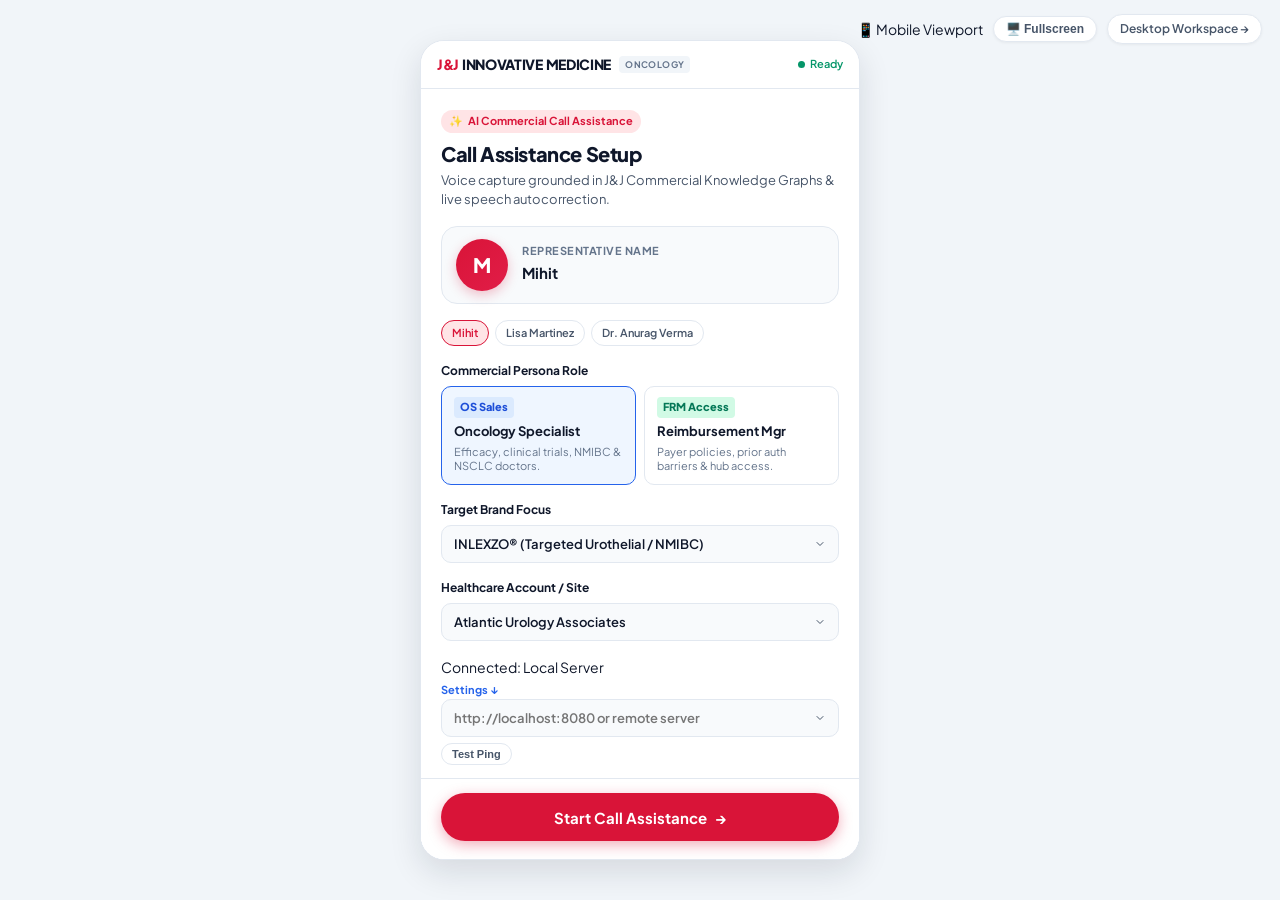
==== commit 416387a1: "feat(mobile): bright simple UI with dynamic rep avatar circle, sticky visible buttons, and organic t" ====
--- a/JNJ Commercial/web/mobile.html
+++ b/JNJ Commercial/web/mobile.html
@@ -4,16 +4,16 @@
   <meta charset="UTF-8">
   <meta name="viewport" content="width=device-width, initial-scale=1.0, maximum-scale=1.0, user-scalable=no, viewport-fit=cover">
   <meta name="apple-mobile-web-app-capable" content="yes">
-  <meta name="apple-mobile-web-app-status-bar-style" content="black-translucent">
-  <meta name="theme-color" content="#07090E">
-  <title>AnQ Bot | Commercial Oncology Mobile Call Noter</title>
+  <meta name="apple-mobile-web-app-status-bar-style" content="default">
+  <meta name="theme-color" content="#FFFFFF">
+  <title>AnQ Bot | J&J Commercial Oncology Call Assistance</title>
   
   <!-- Modern Typography from Google Fonts -->
   <link rel="preconnect" href="https://fonts.googleapis.com">
   <link rel="preconnect" href="https://fonts.gstatic.com" crossorigin>
   <link href="https://fonts.googleapis.com/css2?family=Plus+Jakarta+Sans:wght@400;500;600;700;800&family=JetBrains+Mono:wght@400;500;600;700&display=swap" rel="stylesheet">
   
-  <!-- Mobile Stylesheet -->
+  <!-- Bright, Simple Mobile Stylesheet -->
   <link rel="stylesheet" href="mobile.css">
 </head>
 <body>
@@ -23,7 +23,7 @@
        ========================================================================= -->
   <div class="app-viewport-wrapper">
     
-    <!-- Desktop Simulator Controls -->
+    <!-- Top Simulator Controls -->
     <aside class="desktop-view-toggle">
       <span>📱 Mobile Viewport</span>
       <button class="btn-toggle-frame" id="btn-toggle-frame" type="button" title="Toggle Phone Frame or Fullscreen">
@@ -34,312 +34,264 @@
       </a>
     </aside>
 
-    <!-- DEVICE SHELL (iPhone 16 Pro / Pixel Frame) -->
+    <!-- DEVICE SHELL (iPhone / Android Mobile Frame, Always Fits Cleanly) -->
     <div class="device-shell" id="device-shell">
 
-      <!-- DEVICE STATUS BAR -->
-      <div class="device-status-bar">
-        <span class="device-time">9:41</span>
-        
-        <!-- DYNAMIC ISLAND (Pulsing Microphone & Voice Telemetry) -->
-        <div class="dynamic-island" id="dynamic-island">
-          <div class="island-camera-dot"></div>
-          <div class="island-content">
-            <span class="island-pulse-dot"></span>
-            <span id="island-status-text">Ready</span>
-            <div class="island-wave-anim">
-              <span class="island-wave-bar"></span>
-              <span class="island-wave-bar"></span>
-              <span class="island-wave-bar"></span>
-            </div>
-          </div>
-        </div>
-
-        <div class="device-icons">
-          <span>5G</span>
-          <span>📶</span>
-          <span>100%</span>
-        </div>
-      </div>
+      <!-- CLEAN TOP APP BAR -->
+      <header class="device-top-bar">
+        <div class="top-bar-brand">
+          <span class="top-bar-logo">J&amp;J <span>INNOVATIVE MEDICINE</span></span>
+          <span class="top-bar-division">ONCOLOGY</span>
+        </div>
+        <div class="top-bar-status">
+          <span class="status-dot-pulse"></span>
+          <span>Ready</span>
+        </div>
+      </header>
 
       <!-- MOBILE APP SCREEN VIEW CONTAINER -->
       <div class="mobile-app-screen">
 
         <!-- ===================================================================
-             SCREEN 1: ONBOARDING & LOGIN SCREEN
+             SCREEN 1: BRIGHT, SIMPLE LOGIN & ACCOUNT SETUP
              =================================================================== -->
         <div class="screen-view screen-login" id="screen-login">
           
-          <!-- Brand Header -->
-          <div class="login-brand-header">
-            <div class="mobile-logo-badge">
-              <span class="badge-dot"></span>
-              <span class="badge-text">J&amp;J INNOVATIVE MEDICINE</span>
-            </div>
-            <h1 class="login-title-h1">Commercial Call Noter</h1>
-            <p class="login-tagline">
-              AI-Powered Voice Capture Grounded in Neo4j Commercial Knowledge Graphs &amp; SLM Guardrails
-            </p>
-          </div>
-
-          <!-- Representative Name Input -->
-          <div class="login-form-group">
-            <label for="login-rep-name" class="login-field-label">
-              <span>Field Representative <span class="required-star">*</span></span>
-              <span style="font-size: 10px; color: var(--text-muted);">Audit Verified</span>
-            </label>
-            <input 
-              type="text" 
-              id="login-rep-name" 
-              class="login-text-input" 
-              placeholder="Enter your full name" 
-              value="Dr. Anurag Verma"
-              required 
-            />
-            
-            <!-- Quick Preset Chips -->
-            <div class="quick-preset-chips">
-              <span class="rep-preset-chip active" data-name="Dr. Anurag Verma">Dr. Anurag Verma</span>
-              <span class="rep-preset-chip" data-name="Lisa Martinez">Lisa Martinez</span>
-              <span class="rep-preset-chip" data-name="Aniruddha Joshi">Aniruddha Joshi</span>
-            </div>
-          </div>
-
-          <!-- Commercial Persona Selection -->
-          <div class="login-form-group">
-            <label class="login-field-label">
-              <span>Commercial Persona Role <span class="required-star">*</span></span>
-            </label>
-            <div class="mobile-role-selector">
-              
-              <!-- OS Card -->
-              <div class="mobile-role-card active" data-role="OS" id="role-card-os">
-                <div class="role-card-top">
-                  <span class="role-code-badge os">OS</span>
-                  <span style="font-size: 10px; color: #60A5FA;">Sales</span>
+          <!-- Scrollable Content Area -->
+          <div class="login-scroll-content">
+            
+            <!-- Simple Header -->
+            <div class="login-header-simple">
+              <div class="login-badge-simple">
+                <span>✨</span>
+                <span>AI Commercial Call Assistance</span>
+              </div>
+              <h1 class="login-title-simple">Call Assistance Setup</h1>
+              <p class="login-desc-simple">
+                Voice capture grounded in J&amp;J Commercial Knowledge Graphs &amp; live speech autocorrection.
+              </p>
+            </div>
+
+            <!-- Representative Card with LIVE DYNAMIC AVATAR INITIAL CIRCLE -->
+            <div class="rep-identity-card">
+              <!-- Dynamic Avatar Circle: Defaults to 'M' for 'Mihit', updates live on keystroke -->
+              <div class="rep-avatar-circle" id="login-avatar-circle">M</div>
+              <div class="rep-input-meta">
+                <label for="login-rep-name" class="rep-input-label">Representative Name</label>
+                <input 
+                  type="text" 
+                  id="login-rep-name" 
+                  class="rep-name-input" 
+                  placeholder="Enter representative name" 
+                  value="Mihit" 
+                  required 
+                  autocomplete="name"
+                />
+              </div>
+            </div>
+
+            <!-- Quick Representative Preset Chips -->
+            <div class="quick-name-chips">
+              <span class="name-chip active" data-name="Mihit">Mihit</span>
+              <span class="name-chip" data-name="Lisa Martinez">Lisa Martinez</span>
+              <span class="name-chip" data-name="Dr. Anurag Verma">Dr. Anurag Verma</span>
+            </div>
+
+            <!-- Simple Persona Selection (OS vs FRM) -->
+            <div>
+              <label class="form-label-simple">Commercial Persona Role</label>
+              <div class="role-cards-grid">
+                
+                <!-- OS Card -->
+                <div class="simple-role-card active" data-role="OS" id="role-card-os">
+                  <span class="role-pill-tag os">OS Sales</span>
+                  <div class="simple-role-title">Oncology Specialist</div>
+                  <div class="simple-role-desc">Efficacy, clinical trials, NMIBC &amp; NSCLC doctors.</div>
                 </div>
-                <div class="role-card-name">Oncology Specialist</div>
-                <div class="role-card-focus">
-                  Efficacy, patient pathway, NMIBC &amp; NSCLC doctor engagement.
+
+                <!-- FRM Card -->
+                <div class="simple-role-card" data-role="FRM" id="role-card-frm">
+                  <span class="role-pill-tag frm">FRM Access</span>
+                  <div class="simple-role-title">Reimbursement Mgr</div>
+                  <div class="simple-role-desc">Payer policies, prior auth barriers &amp; hub access.</div>
                 </div>
-              </div>
-
-              <!-- FRM Card -->
-              <div class="mobile-role-card" data-role="FRM" id="role-card-frm">
-                <div class="role-card-top">
-                  <span class="role-code-badge frm">FRM</span>
-                  <span style="font-size: 10px; color: #34D399;">Access</span>
+
+              </div>
+            </div>
+
+            <!-- Oncology Brand Selection -->
+            <div>
+              <label for="login-brand-select" class="form-label-simple">Target Brand Focus</label>
+              <select id="login-brand-select" class="simple-select-field">
+                <option value="INLEXZO" selected>INLEXZO® (Targeted Urothelial / NMIBC)</option>
+                <option value="RYBREVANT">RYBREVANT® (Bispecific EGFR NSCLC)</option>
+                <option value="RYBREVANT + LAZCLUZE">RYBREVANT® + LAZCLUZE® (1L Combination)</option>
+              </select>
+            </div>
+
+            <!-- Healthcare Account Selection -->
+            <div>
+              <label for="login-account-select" class="form-label-simple">Healthcare Account / Site</label>
+              <select id="login-account-select" class="simple-select-field">
+                <option value="Atlantic Urology Associates" selected>Atlantic Urology Associates</option>
+                <option value="Northside Urology">Northside Urology</option>
+                <option value="Capital Bladder Cancer Center">Capital Bladder Cancer Center</option>
+                <option value="Central Ohio Urology">Central Ohio Urology</option>
+                <option value="Apollo Hospitals">Apollo Hospitals</option>
+                <option value="Memorial Cancer Institute">Memorial Cancer Institute</option>
+              </select>
+            </div>
+
+            <!-- Optional Endpoint Config Accordion -->
+            <div class="endpoint-config-accordion">
+              <div class="endpoint-summary-row" id="endpoint-summary-toggle">
+                <div>
+                  <span class="endpoint-status-dot" id="endpoint-status-dot"></span>
+                  <span id="endpoint-summary-text">Connected: Local Server</span>
                 </div>
-                <div class="role-card-name">Reimbursement Mgr</div>
-                <div class="role-card-focus">
-                  Payer policy, prior auth holdups, hub enrollment &amp; co-pay.
-                </div>
-              </div>
-
-            </div>
-          </div>
-
-          <!-- Oncology Brand Selection -->
-          <div class="login-form-group">
-            <label class="login-field-label">
-              <span>Target Brand Focus <span class="required-star">*</span></span>
-            </label>
-            <div class="brand-pills-wrap">
-              <div class="brand-pill-option active" data-brand="INLEXZO">
-                <span class="brand-pill-name">INLEXZO®</span>
-                <span class="brand-pill-tag">Targeted Urothelial / NMIBC</span>
-              </div>
-              <div class="brand-pill-option" data-brand="RYBREVANT">
-                <span class="brand-pill-name">RYBREVANT®</span>
-                <span class="brand-pill-tag">Bispecific EGFR NSCLC</span>
-              </div>
-              <div class="brand-pill-option" data-brand="RYBREVANT + LAZCLUZE">
-                <span class="brand-pill-name">RYBREVANT® + LAZCLUZE®</span>
-                <span class="brand-pill-tag">1L Combination Regimen</span>
-              </div>
-            </div>
-          </div>
-
-          <!-- Account Selection -->
-          <div class="login-form-group">
-            <label for="login-account-select" class="login-field-label">
-              <span>Healthcare Account / Clinic</span>
-            </label>
-            <select id="login-account-select" class="login-select">
-              <option value="Atlantic Urology Associates" selected>Atlantic Urology Associates</option>
-              <option value="Northside Urology">Northside Urology</option>
-              <option value="Capital Bladder Cancer Center">Capital Bladder Cancer Center</option>
-              <option value="Central Ohio Urology">Central Ohio Urology</option>
-              <option value="Apollo Hospitals">Apollo Hospitals</option>
-              <option value="Memorial Cancer Institute">Memorial Cancer Institute</option>
-            </select>
-          </div>
-
-          <!-- API Endpoint Connection Settings -->
-          <div class="endpoint-config-accordion">
-            <div class="endpoint-summary-row" id="endpoint-summary-toggle">
-              <div>
-                <span class="endpoint-status-dot" id="endpoint-status-dot"></span>
-                <span id="endpoint-summary-text">Connected: Local Server</span>
-              </div>
-              <span style="font-size: 10px; color: var(--primary-blue);">Config &darr;</span>
-            </div>
-            <div class="endpoint-input-wrap">
-              <input 
-                type="text" 
-                id="endpoint-input" 
-                class="endpoint-input" 
-                placeholder="http://localhost:8080 or http://10.225.67.250:8008" 
-              />
-              <button class="btn-test-endpoint" id="btn-test-endpoint" type="button">Test Ping</button>
-            </div>
-          </div>
-
-          <!-- Launch Button -->
-          <button class="btn-launch-call" id="btn-launch-call" type="button">
-            <span>Launch Call Noter Session</span>
-            <span>&rarr;</span>
-          </button>
-
-          <!-- Footer Badge -->
-          <div class="login-compliance-footer">
-            <span>🔒 Governed by J&amp;J Oncology Compliance &amp; Real-Time KG Policies</span>
+                <span style="font-size: 11px; font-weight: 700; color: var(--primary-blue);">Settings &darr;</span>
+              </div>
+              <div class="endpoint-input-wrap">
+                <input 
+                  type="text" 
+                  id="endpoint-input" 
+                  class="simple-select-field" 
+                  placeholder="http://localhost:8080 or remote server" 
+                />
+                <button class="name-chip" id="btn-test-endpoint" type="button" style="margin-top:6px;">Test Ping</button>
+              </div>
+            </div>
+
+          </div>
+
+          <!-- STICKY ACTION BAR: GUARANTEED 100% VISIBLE, NEVER HIDDEN BEHIND SCROLL -->
+          <div class="login-action-bar">
+            <button class="btn-start-call" id="btn-launch-call" type="button">
+              <span>Start Call Assistance</span>
+              <span>&rarr;</span>
+            </button>
           </div>
 
         </div>
 
 
         <!-- ===================================================================
-             SCREEN 2: MAIN CALL NOTER WORKSPACE
+             SCREEN 2: PRODUCTION-GRADE CALL ASSISTANCE WORKSPACE
              =================================================================== -->
         <div class="screen-view screen-call-noter hidden-screen" id="screen-call-noter">
 
-          <!-- TOP APP HEADER -->
-          <header class="mobile-app-header">
-            <div class="header-left-group">
-              <div class="rep-avatar-small" id="header-avatar">AV</div>
-              <div class="header-meta">
-                <span class="header-rep-name" id="header-rep-name">Dr. Anurag Verma</span>
-                <span class="header-role-pill" id="header-role-pill">OS Commercial</span>
-              </div>
-            </div>
-
-            <!-- Call Timer -->
-            <div class="header-center-timer">
-              <span class="call-pulse-dot"></span>
-              <span class="call-timer-digits" id="call-timer-digits">00:00</span>
-            </div>
-
-            <!-- Actions -->
-            <div class="header-right-group">
-              <button class="btn-header-voice active" id="btn-header-voice" type="button" title="Toggle FlowEdit Speech Audio">
+          <!-- BRIGHT CALL HEADER -->
+          <header class="call-header-bright">
+            <div class="call-header-rep-info">
+              <!-- Rep Circle: displays initial letter matching name (e.g. 'M' for 'Mihit') -->
+              <div class="header-avatar-circle" id="header-avatar">M</div>
+              <div class="header-rep-text">
+                <span class="header-rep-name" id="header-rep-name">Mihit</span>
+                <div class="header-meta-chips">
+                  <span class="role-pill-tag os" id="header-role-pill">OS Commercial</span>
+                  <span class="brand-chip-pill" id="header-brand-pill">INLEXZO®</span>
+                </div>
+              </div>
+            </div>
+
+            <!-- Timer & Actions -->
+            <div class="call-header-actions">
+              <div class="live-timer-badge">
+                <span class="live-red-dot"></span>
+                <span id="call-timer-digits">00:00</span>
+              </div>
+              <button class="btn-call-action-icon active" id="btn-header-voice" type="button" title="Toggle Speech Audio">
                 🔊
               </button>
-              <button class="btn-header-end" id="btn-header-end" type="button">
-                End Call
+              <button class="btn-call-action-icon" id="btn-header-end" type="button" style="color:#DC2626; font-weight:800;" title="End Call Session">
+                ✕
               </button>
             </div>
           </header>
 
-          <!-- KNOWLEDGE GRAPH 7-STEP PROGRESS TIMELINE -->
-          <section class="kg-stepper-strip">
-            <div class="stepper-header-row">
-              <span class="stepper-node-title" id="stepper-node-title">
-                🕸️ 1. Account Context
-              </span>
-              <span class="stepper-turn-badge" id="stepper-turn-badge">
-                Turn 0 &bull; Step 1 of 7
-              </span>
-            </div>
-            
-            <div class="stepper-progress-track">
-              <div class="stepper-progress-fill" id="stepper-progress-fill"></div>
-            </div>
-
-            <div class="stepper-dots-row">
-              <span class="stepper-step-dot active" data-step="0" title="Account Identification"></span>
-              <span class="stepper-step-dot" data-step="1" title="Discussion Purpose"></span>
-              <span class="stepper-step-dot" data-step="2" title="Case Eligibility"></span>
-              <span class="stepper-step-dot" data-step="3" title="Suitability & Pathway"></span>
-              <span class="stepper-step-dot" data-step="4" title="Account Blocker"></span>
-              <span class="stepper-step-dot" data-step="5" title="Next Action Plan"></span>
-              <span class="stepper-step-dot" data-step="6" title="Compliant Closure"></span>
-            </div>
-          </section>
-
-          <!-- LIVE CONVERSATION STREAM -->
-          <main class="mobile-chat-feed" id="mobile-chat-feed">
-            <!-- Dynamically populated with AI Question and Spoken Rep Turn bubbles -->
+          <!-- DYNAMIC STATUS BAR (NO HARDCODED 7 STEPS - PRODUCTION GRADE) -->
+          <div class="call-dynamic-status-bar">
+            <div class="dynamic-focus-pill" id="dynamic-focus-pill">
+              <span class="focus-pulse-dot"></span>
+              <span id="call-topic-focus">Focus: Account Context</span>
+            </div>
+            <div class="dynamic-turn-counter" id="dynamic-turn-counter">
+              <span id="call-turn-badge" class="turn-count-badge">Turn 1</span>
+              <span id="call-notes-count" class="notes-count-badge">0 Details Logged</span>
+            </div>
+          </div>
+
+          <!-- CONVERSATION CHAT FEED (FLEX-1 SCROLLABLE) -->
+          <main class="call-chat-feed" id="mobile-chat-feed">
+            <!-- Populated dynamically with AI and Spoken Rep Turn bubbles -->
           </main>
 
-          <!-- FLOATING CALL NOTER INTERACTION DOCK -->
-          <div class="mobile-interaction-dock">
-            
-            <!-- Real-time Audio Waveform Visualizer Canvas Bar -->
+          <!-- INTERACTION DOCK (ALWAYS VISIBLE, PROMINENT BUTTONS) -->
+          <div class="call-interaction-dock">
+            
+            <!-- Real-time Audio Waveform Visualizer -->
             <div class="live-audio-canvas-bar" id="live-audio-canvas-bar">
-              <canvas id="waveform-canvas" class="audio-waveform-canvas" width="380" height="28"></canvas>
-            </div>
-
-            <!-- Autocorrect Status & Handsfree Mode Row -->
+              <canvas id="waveform-canvas" class="audio-waveform-canvas" width="380" height="18"></canvas>
+            </div>
+
+            <!-- Autocorrect & Engine Status Row -->
             <div class="dock-status-row">
               <div class="dock-autocorrect-toggle active" id="dock-autocorrect-toggle" title="Toggle Real-Time Filler & Mispronunciation Autocorrect">
                 <span>✨</span>
                 <span id="autocorrect-toggle-text">Autocorrect: ON</span>
               </div>
-              <span class="dock-mode-indicator">FlowEdit (Michael) Active</span>
-            </div>
-
-            <!-- Central Dock Controls -->
-            <div class="dock-controls-row">
-              
+              <span class="dock-mode-indicator" id="dock-mode-indicator">FlowEdit (Michael) Active</span>
+            </div>
+
+            <!-- Central Dock Controls Row -->
+            <div class="dock-buttons-row">
               <!-- Keyboard Drawer Button -->
-              <button class="btn-dock-keyboard" id="btn-dock-keyboard" type="button" title="Type response manually">
+              <button class="btn-dock-icon" id="btn-dock-keyboard" type="button" title="Type response manually">
                 ⌨️
               </button>
 
-              <!-- GIANT CENTER MICROPHONE BUTTON -->
-              <button class="btn-giant-mic" id="btn-giant-mic" type="button">
+              <!-- PROMINENT CENTER MICROPHONE BUTTON -->
+              <button class="btn-main-mic" id="btn-giant-mic" type="button">
                 <span>🎙️</span>
                 <span id="giant-mic-label">Speak Rep Response</span>
               </button>
 
-              <!-- Continuous Handsfree Mode Button -->
-              <button class="btn-dock-handsfree" id="btn-dock-handsfree" type="button" title="Continuous Hands-Free Call Noter Mode">
-                <span>Hands-Free</span>
+              <!-- Hands-Free Toggle Button -->
+              <button class="btn-dock-icon" id="btn-dock-handsfree" type="button" title="Continuous Hands-Free Call Mode">
+                🎧
               </button>
-
             </div>
 
             <!-- Expandable Text Input Drawer -->
-            <div class="dock-text-drawer" id="dock-text-drawer">
+            <div class="dock-text-input-drawer" id="dock-text-drawer">
               <textarea 
                 id="dock-textarea" 
-                class="dock-textarea" 
-                placeholder="Type response or view live speech transcript..." 
+                class="dock-input-textarea" 
+                placeholder="Type response or view speech transcription..." 
                 rows="2"
               ></textarea>
-              <button class="btn-dock-send" id="btn-dock-send" type="button">Send</button>
+              <button class="btn-dock-send-text" id="btn-dock-send" type="button">Send</button>
             </div>
 
           </div>
 
           <!-- BOTTOM NAVIGATION TABS -->
-          <nav class="mobile-bottom-tabs">
-            <button class="m-tab-item active" data-tab="call" type="button">
-              <span class="m-tab-icon">💬</span>
-              <span class="m-tab-label">Call</span>
-            </button>
-            <button class="m-tab-item" data-tab="summary" type="button">
-              <span class="m-tab-icon">📋</span>
-              <span class="m-tab-label">Note Summary</span>
-            </button>
-            <button class="m-tab-item" data-tab="scope" type="button">
-              <span class="m-tab-icon">🕸️</span>
-              <span class="m-tab-label">KG Scope</span>
-            </button>
-            <button class="m-tab-item" data-tab="settings" type="button">
-              <span class="m-tab-icon">⚙️</span>
-              <span class="m-tab-label">Settings</span>
+          <nav class="call-bottom-nav">
+            <button class="nav-tab-btn active" data-tab="call" type="button">
+              <span style="font-size:16px;">💬</span>
+              <span>Call</span>
+            </button>
+            <button class="nav-tab-btn" data-tab="summary" type="button">
+              <span style="font-size:16px;">📋</span>
+              <span>Note Summary</span>
+            </button>
+            <button class="nav-tab-btn" data-tab="scope" type="button">
+              <span style="font-size:16px;">🛡️</span>
+              <span>Scope</span>
+            </button>
+            <button class="nav-tab-btn" data-tab="settings" type="button">
+              <span style="font-size:16px;">⚙️</span>
+              <span>Settings</span>
             </button>
           </nav>
 
@@ -351,47 +303,45 @@
       <!-- ===================================================================
            BOTTOM SHEET 1: NOTE SUMMARY DRAWER
            =================================================================== -->
-      <div class="mobile-bottom-sheet" id="sheet-summary">
-        <div class="sheet-panel-card">
-          <div class="sheet-handle-bar"></div>
-          <div class="sheet-header-row">
-            <span class="sheet-title">📋 Captured CRM Call Note</span>
-            <button class="btn-sheet-close" type="button">&times;</button>
-          </div>
-          <div class="sheet-scroll-body">
-            
-            <div class="note-kv-table">
-              <div class="note-kv-item">
-                <span class="note-kv-key">Field Representative</span>
-                <span class="note-kv-val" id="kv-rep">Dr. Anurag Verma</span>
-              </div>
-              <div class="note-kv-item">
-                <span class="note-kv-key">Commercial Role</span>
-                <span class="note-kv-val" id="kv-role">Oncology Specialist (OS)</span>
-              </div>
-              <div class="note-kv-item">
-                <span class="note-kv-key">Product Focus</span>
-                <span class="note-kv-val" id="kv-brand">INLEXZO®</span>
-              </div>
-              <div class="note-kv-item">
-                <span class="note-kv-key">Account / Site</span>
-                <span class="note-kv-val" id="kv-account">Atlantic Urology Associates</span>
-              </div>
-              <div class="note-kv-item">
-                <span class="note-kv-key">Doctor / HCP Met</span>
-                <span class="note-kv-val" id="kv-hcp">—</span>
-              </div>
-              <div class="note-kv-item">
-                <span class="note-kv-key">Account Blocker</span>
-                <span class="note-kv-val" id="kv-barrier" style="color:#F59E0B;">—</span>
-              </div>
-              <div class="note-kv-item">
-                <span class="note-kv-key">Next Action</span>
-                <span class="note-kv-val" id="kv-action" style="color:#60A5FA;">—</span>
-              </div>
-            </div>
-
-            <button class="btn-copy-crm" id="btn-copy-crm" type="button">
+      <div class="clean-modal-sheet" id="sheet-summary">
+        <div class="sheet-white-card">
+          <div class="sheet-handle"></div>
+          <div class="sheet-top-row">
+            <span class="sheet-heading">📋 Captured CRM Call Note</span>
+            <button class="btn-close-sheet" type="button">&times;</button>
+          </div>
+          <div class="sheet-body-content">
+            
+            <div class="note-field-row">
+              <span class="note-field-key">Field Representative</span>
+              <span class="note-field-val" id="kv-rep">Mihit</span>
+            </div>
+            <div class="note-field-row">
+              <span class="note-field-key">Commercial Role</span>
+              <span class="note-field-val" id="kv-role">Oncology Specialist (OS)</span>
+            </div>
+            <div class="note-field-row">
+              <span class="note-field-key">Product Focus</span>
+              <span class="note-field-val" id="kv-brand">INLEXZO®</span>
+            </div>
+            <div class="note-field-row">
+              <span class="note-field-key">Account / Site</span>
+              <span class="note-field-val" id="kv-account">Atlantic Urology Associates</span>
+            </div>
+            <div class="note-field-row">
+              <span class="note-field-key">Doctor / HCP Met</span>
+              <span class="note-field-val" id="kv-hcp">—</span>
+            </div>
+            <div class="note-field-row">
+              <span class="note-field-key">Account Blocker</span>
+              <span class="note-field-val" id="kv-barrier" style="color:var(--warning-amber);">—</span>
+            </div>
+            <div class="note-field-row">
+              <span class="note-field-key">Next Action</span>
+              <span class="note-field-val" id="kv-action" style="color:var(--primary-blue);">—</span>
+            </div>
+
+            <button class="btn-sheet-action" id="btn-copy-crm" type="button">
               <span>📋 Copy Structured Veeva CRM Note</span>
             </button>
 
@@ -403,27 +353,27 @@
       <!-- ===================================================================
            BOTTOM SHEET 2: KNOWLEDGE GRAPH SCOPE DRAWER
            =================================================================== -->
-      <div class="mobile-bottom-sheet" id="sheet-scope">
-        <div class="sheet-panel-card">
-          <div class="sheet-handle-bar"></div>
-          <div class="sheet-header-row">
-            <span class="sheet-title">🛡️ Role Policy &amp; Scope Governance</span>
-            <button class="btn-sheet-close" type="button">&times;</button>
-          </div>
-          <div class="sheet-scroll-body">
-            
-            <div style="font-size:12px; font-weight:700; color:#34D399; margin-bottom:4px;">
-              ✓ In-Scope Permitted Topics:
-            </div>
-            <div style="font-size:11px; color:#E2E8F0; line-height:1.6; background:rgba(255,255,255,0.04); padding:10px; border-radius:8px;">
-              Clinical trial efficacy, NMIBC / NSCLC indications, doctor engagement, diagnostic pathway criteria, practice follow-up scheduling.
-            </div>
-
-            <div style="font-size:12px; font-weight:700; color:#F87171; margin-top:10px; margin-bottom:4px;">
+      <div class="clean-modal-sheet" id="sheet-scope">
+        <div class="sheet-white-card">
+          <div class="sheet-handle"></div>
+          <div class="sheet-top-row">
+            <span class="sheet-heading">🛡️ Role Policy &amp; Scope Governance</span>
+            <button class="btn-close-sheet" type="button">&times;</button>
+          </div>
+          <div class="sheet-body-content">
+            
+            <div style="font-size:12px; font-weight:700; color:var(--success-green); margin-bottom:4px;">
+              ✓ Permitted In-Scope Topics:
+            </div>
+            <div style="font-size:12px; color:var(--text-secondary); line-height:1.5; background:var(--bg-surface); padding:10px; border-radius:var(--radius-sm); border:1px solid var(--border-light);">
+              Clinical trial efficacy, NMIBC &amp; NSCLC indication alignment, doctor engagement, diagnostic pathway criteria, practice follow-up scheduling.
+            </div>
+
+            <div style="font-size:12px; font-weight:700; color:#DC2626; margin-top:10px; margin-bottom:4px;">
               ✕ Out-of-Scope Compliance Boundaries:
             </div>
-            <div style="font-size:11px; color:#E2E8F0; line-height:1.6; background:rgba(255,255,255,0.04); padding:10px; border-radius:8px;">
-              Off-label promotion, patient identifiable data (PHI/PII), unapproved indications, pricing negotiations without Market Access.
+            <div style="font-size:12px; color:var(--text-secondary); line-height:1.5; background:var(--bg-surface); padding:10px; border-radius:var(--radius-sm); border:1px solid var(--border-light);">
+              Off-label promotion, patient identifiable data (PHI/PII), unapproved indications, pricing negotiations without Market Access approval.
             </div>
 
           </div>
@@ -434,30 +384,30 @@
       <!-- ===================================================================
            BOTTOM SHEET 3: SETTINGS DRAWER
            =================================================================== -->
-      <div class="mobile-bottom-sheet" id="sheet-settings">
-        <div class="sheet-panel-card">
-          <div class="sheet-handle-bar"></div>
-          <div class="sheet-header-row">
-            <span class="sheet-title">⚙️ Speech &amp; Autocorrect Settings</span>
-            <button class="btn-sheet-close" type="button">&times;</button>
-          </div>
-          <div class="sheet-scroll-body">
-            
-            <div class="note-kv-item">
-              <span class="note-kv-key">Filler Word Stripping</span>
-              <span class="note-kv-val" style="color:#10B981;">Enabled (um, uh, like)</span>
-            </div>
-            <div class="note-kv-item">
-              <span class="note-kv-key">Medical Autocorrection</span>
-              <span class="note-kv-val" style="color:#10B981;">Enabled (Phonetic J&amp;J Lexicon)</span>
-            </div>
-            <div class="note-kv-item">
-              <span class="note-kv-key">Default Bot Voice</span>
-              <span class="note-kv-val">Michael (FlowEdit)</span>
-            </div>
-            <div class="note-kv-item">
-              <span class="note-kv-key">Inference Acceleration</span>
-              <span class="note-kv-val" style="color:#60A5FA;">Sub-100ms TRT</span>
+      <div class="clean-modal-sheet" id="sheet-settings">
+        <div class="sheet-white-card">
+          <div class="sheet-handle"></div>
+          <div class="sheet-top-row">
+            <span class="sheet-heading">⚙️ Speech &amp; Autocorrect Settings</span>
+            <button class="btn-close-sheet" type="button">&times;</button>
+          </div>
+          <div class="sheet-body-content">
+            
+            <div class="note-field-row">
+              <span class="note-field-key">Filler Word Stripping</span>
+              <span class="note-field-val" style="color:var(--success-green);">Enabled (um, uh, like)</span>
+            </div>
+            <div class="note-field-row">
+              <span class="note-field-key">Medical Autocorrection</span>
+              <span class="note-field-val" style="color:var(--success-green);">Enabled (Phonetic J&amp;J Lexicon)</span>
+            </div>
+            <div class="note-field-row">
+              <span class="note-field-key">Default Bot Voice</span>
+              <span class="note-field-val">Michael (FlowEdit)</span>
+            </div>
+            <div class="note-field-row">
+              <span class="note-field-key">Inference Acceleration</span>
+              <span class="note-field-val" style="color:var(--primary-blue);">Sub-100ms TensorRT</span>
             </div>
 
           </div>
@@ -468,32 +418,32 @@
       <!-- ===================================================================
            BOTTOM SHEET 4: AUTOCORRECT DIFF INSPECTOR DRAWER
            =================================================================== -->
-      <div class="mobile-bottom-sheet" id="sheet-diff">
-        <div class="sheet-panel-card">
-          <div class="sheet-handle-bar"></div>
-          <div class="sheet-header-row">
-            <span class="sheet-title">✨ Speech Autocorrect Diff Inspector</span>
-            <button class="btn-sheet-close" type="button">&times;</button>
-          </div>
-          <div class="sheet-scroll-body">
-            
-            <div class="diff-compare-box">
-              <span class="diff-section-label raw">Raw Spoken Speech (Before Cleaning):</span>
-              <p class="diff-text-block" id="diff-raw-text">—</p>
-            </div>
-
-            <div class="diff-compare-box">
-              <span class="diff-section-label cleaned">Cleaned Professional CRM Note (After Autocorrect):</span>
-              <p class="diff-text-block" id="diff-cleaned-text">—</p>
+      <div class="clean-modal-sheet" id="sheet-diff">
+        <div class="sheet-white-card">
+          <div class="sheet-handle"></div>
+          <div class="sheet-top-row">
+            <span class="sheet-heading">✨ Speech Autocorrect Diff Inspector</span>
+            <button class="btn-close-sheet" type="button">&times;</button>
+          </div>
+          <div class="sheet-body-content">
+            
+            <div class="diff-card-bright">
+              <span class="diff-card-title raw">Raw Spoken Speech (Before Cleaning):</span>
+              <p class="diff-card-text" id="diff-raw-text">—</p>
+            </div>
+
+            <div class="diff-card-bright">
+              <span class="diff-card-title clean">Cleaned Professional CRM Note (After Autocorrect):</span>
+              <p class="diff-card-text" id="diff-cleaned-text">—</p>
             </div>
 
             <div>
-              <span style="font-size:11px; font-weight:700; color:#FCA5A5;">Stripped Filler Words &amp; Stutters:</span>
+              <span style="font-size:11px; font-weight:700; color:#DC2626;">Stripped Filler Words &amp; Stutters:</span>
               <div id="diff-fillers-list" style="display:flex; flex-wrap:wrap; gap:5px; margin-top:4px;"></div>
             </div>
 
             <div style="margin-top:8px;">
-              <span style="font-size:11px; font-weight:700; color:#6EE7B7;">Phonetically Corrected Medical Terms:</span>
+              <span style="font-size:11px; font-weight:700; color:var(--success-green);">Phonetically Corrected Medical Terms:</span>
               <div id="diff-corrections-list" style="display:flex; flex-wrap:wrap; gap:5px; margin-top:4px;"></div>
             </div>
 
--- a/JNJ Commercial/web/mobile.css
+++ b/JNJ Commercial/web/mobile.css
@@ -1,71 +1,65 @@
 /* ==========================================================================
-   AnQ Bot - Commercial Oncology Call Noter Mobile Application
-   Production-Grade Mobile Stylesheet & Design System
+   AnQ Bot - Commercial Oncology Call Assistant (Mobile & Desktop)
+   Bright, Simple, Production-Grade Design System
    ========================================================================== */
 
 :root {
-  /* Color Palette - J&J Clinical Glassmorphism & High-Tech Dark Mode */
-  --bg-app: #07090E;
-  --bg-surface: #0E131F;
-  --bg-card: rgba(18, 24, 38, 0.75);
-  --bg-card-hover: rgba(26, 34, 52, 0.85);
-  --bg-input: rgba(15, 23, 42, 0.8);
-  --bg-glass: rgba(15, 23, 42, 0.65);
+  /* Bright, Simple Healthcare Palette */
+  --bg-page: #F1F5F9;
+  --bg-app: #FFFFFF;
+  --bg-surface: #F8FAFC;
+  --bg-card: #FFFFFF;
+  --bg-input: #FFFFFF;
+  --bg-subtle: #F1F5F9;
   
-  --border-subtle: rgba(255, 255, 255, 0.08);
-  --border-focus: rgba(59, 130, 246, 0.5);
-  --border-glow: rgba(59, 130, 246, 0.35);
-
-  --text-primary: #F8FAFC;
-  --text-secondary: #94A3B8;
+  --border-light: #E2E8F0;
+  --border-focus: #2563EB;
+  --border-subtle: #CBD5E1;
+
+  --text-dark: #0F172A;
+  --text-secondary: #475569;
   --text-muted: #64748B;
-  --text-dark: #0F172A;
-
-  /* Brand Accents */
-  --jnj-red: #E11D48;
-  --jnj-red-glow: rgba(225, 29, 72, 0.25);
-  --primary-blue: #3B82F6;
-  --primary-indigo: #6366F1;
-  --accent-cyan: #06B6D4;
-  --success-emerald: #10B981;
-  --warning-amber: #F59E0B;
-  --danger-rose: #F43F5E;
-  --purple-voice: #A855F7;
-
-  /* Persona Shades */
-  --os-badge-bg: rgba(59, 130, 246, 0.15);
-  --os-badge-text: #60A5FA;
-  --os-border: rgba(59, 130, 246, 0.3);
-
-  --frm-badge-bg: rgba(16, 185, 129, 0.15);
-  --frm-badge-text: #34D399;
-  --frm-border: rgba(16, 185, 129, 0.3);
-
-  /* Elevation & Shadows */
-  --shadow-sm: 0 2px 8px rgba(0, 0, 0, 0.3);
-  --shadow-md: 0 8px 24px rgba(0, 0, 0, 0.4);
-  --shadow-lg: 0 16px 40px rgba(0, 0, 0, 0.6);
-  --shadow-glow-blue: 0 0 24px rgba(59, 130, 246, 0.35);
-  --shadow-glow-mic: 0 0 32px rgba(225, 29, 72, 0.45);
-
-  /* Sizing & Safe Areas */
-  --radius-sm: 8px;
-  --radius-md: 14px;
-  --radius-lg: 20px;
-  --radius-xl: 28px;
+  --text-light: #94A3B8;
+
+  /* J&J & Medical Accents */
+  --jnj-red: #D91438;
+  --jnj-red-hover: #BE123C;
+  --jnj-red-light: #FFE4E6;
+  --primary-blue: #2563EB;
+  --primary-blue-light: #EFF6FF;
+  --success-green: #059669;
+  --success-green-light: #ECFDF5;
+  --warning-amber: #D97706;
+  --warning-amber-light: #FFFBEB;
+
+  /* Persona Colors */
+  --os-primary: #2563EB;
+  --os-bg: #EFF6FF;
+  --os-border: #BFDBFE;
+
+  --frm-primary: #059669;
+  --frm-bg: #ECFDF5;
+  --frm-border: #A7F3D0;
+
+  /* Elevation */
+  --shadow-xs: 0 1px 3px rgba(0, 0, 0, 0.05);
+  --shadow-sm: 0 2px 8px rgba(0, 0, 0, 0.06);
+  --shadow-md: 0 6px 18px rgba(0, 0, 0, 0.08);
+  --shadow-float: 0 12px 32px rgba(15, 23, 42, 0.12);
+
+  /* Radius */
+  --radius-sm: 6px;
+  --radius-md: 10px;
+  --radius-lg: 16px;
+  --radius-xl: 24px;
   --radius-full: 9999px;
 
-  --mobile-width: 412px;
-  --mobile-height: 870px;
-  --header-height: 60px;
-  --bottom-bar-height: 76px;
-
-  /* Fonts */
+  /* Typography */
   --font-sans: 'Plus Jakarta Sans', -apple-system, BlinkMacSystemFont, 'Segoe UI', Roboto, sans-serif;
   --font-mono: 'JetBrains Mono', monospace;
 }
 
-/* Reset & Base */
+/* Reset */
 *, *::before, *::after {
   box-sizing: border-box;
   margin: 0;
@@ -77,271 +71,190 @@
   width: 100%;
   height: 100%;
   font-family: var(--font-sans);
-  background-color: var(--bg-app);
-  color: var(--text-primary);
-  overflow: hidden;
+  background-color: var(--bg-page);
+  color: var(--text-dark);
   font-size: 14px;
   line-height: 1.5;
   -webkit-font-smoothing: antialiased;
+  overflow: hidden;
 }
 
 /* ==========================================================================
-   DESKTOP WRAPPER & DEVICE FRAME SIMULATOR
+   APP SHELL & RESPONSIVE CONTAINER (Always Visible, Never Hidden)
    ========================================================================== */
 
 .app-viewport-wrapper {
   width: 100vw;
   height: 100vh;
+  height: 100dvh;
   display: flex;
   align-items: center;
   justify-content: center;
-  background: radial-gradient(circle at 50% 20%, #151D30 0%, #080B12 80%);
+  background: #F1F5F9;
+  padding: 12px;
   position: relative;
   overflow: hidden;
 }
 
-/* Subtle background grid pattern on desktop */
-.app-viewport-wrapper::before {
-  content: '';
-  position: absolute;
-  inset: 0;
-  background-image: 
-    linear-gradient(rgba(255, 255, 255, 0.03) 1px, transparent 1px),
-    linear-gradient(90deg, rgba(255, 255, 255, 0.03) 1px, transparent 1px);
-  background-size: 36px 36px;
-  pointer-events: none;
-  opacity: 0.7;
-}
-
-/* Floating Desktop Switcher Bar */
+/* Device Shell / Clean Card Frame */
+.device-shell {
+  width: 100%;
+  max-width: 440px;
+  height: 100%;
+  max-height: min(820px, calc(100vh - 24px));
+  background: var(--bg-app);
+  border-radius: var(--radius-xl);
+  box-shadow: var(--shadow-float);
+  border: 1px solid var(--border-light);
+  display: flex;
+  flex-direction: column;
+  position: relative;
+  overflow: hidden;
+  transition: all 0.25s ease;
+}
+
+/* Fullscreen Mode on Mobile or Toggled on Desktop */
+.device-shell.fullscreen-mode {
+  max-width: 100% !important;
+  max-height: 100% !important;
+  border-radius: 0 !important;
+  border: none !important;
+  box-shadow: none !important;
+}
+
+/* Top Desktop Mode Toggle Bar */
 .desktop-view-toggle {
   position: absolute;
-  top: 18px;
-  right: 24px;
+  top: 14px;
+  right: 18px;
   z-index: 100;
   display: flex;
   align-items: center;
-  gap: 12px;
-  background: rgba(15, 23, 42, 0.85);
-  backdrop-filter: blur(12px);
-  border: 1px solid var(--border-subtle);
-  border-radius: var(--radius-full);
-  padding: 6px 14px;
-  box-shadow: var(--shadow-md);
-}
-
-.desktop-view-toggle span {
+  gap: 10px;
+}
+
+.btn-toggle-frame {
+  background: #FFFFFF;
+  border: 1px solid var(--border-light);
+  color: var(--text-secondary);
+  border-radius: var(--radius-full);
+  padding: 5px 12px;
   font-size: 12px;
+  font-weight: 600;
+  cursor: pointer;
+  box-shadow: var(--shadow-xs);
+  transition: all 0.2s;
+}
+
+.btn-toggle-frame:hover {
+  background: var(--primary-blue-light);
+  border-color: var(--primary-blue);
+  color: var(--primary-blue);
+}
+
+.btn-desktop-back {
+  background: #FFFFFF;
+  border: 1px solid var(--border-light);
   color: var(--text-secondary);
-  font-weight: 500;
-}
-
-.btn-toggle-frame {
-  background: rgba(255, 255, 255, 0.08);
-  border: 1px solid var(--border-subtle);
-  color: var(--text-primary);
-  border-radius: var(--radius-full);
-  padding: 4px 12px;
+  border-radius: var(--radius-full);
+  padding: 5px 12px;
+  font-size: 12px;
+  font-weight: 600;
+  text-decoration: none;
+  box-shadow: var(--shadow-xs);
+  transition: all 0.2s;
+}
+
+.btn-desktop-back:hover {
+  background: #FFFFFF;
+  color: var(--jnj-red);
+}
+
+/* Clean Top App Bar (Bright, Crisp) */
+.device-top-bar {
+  height: 48px;
+  padding: 0 16px;
+  display: flex;
+  align-items: center;
+  justify-content: space-between;
+  background: #FFFFFF;
+  border-bottom: 1px solid var(--border-light);
+  flex-shrink: 0;
+  z-index: 50;
+}
+
+.top-bar-brand {
+  display: flex;
+  align-items: center;
+  gap: 8px;
+}
+
+.top-bar-logo {
+  font-size: 14px;
+  font-weight: 800;
+  letter-spacing: -0.3px;
+  color: var(--jnj-red);
+}
+
+.top-bar-logo span {
+  color: var(--text-dark);
+}
+
+.top-bar-division {
+  font-size: 9px;
+  font-weight: 700;
+  color: var(--text-muted);
+  background: var(--bg-subtle);
+  padding: 2px 6px;
+  border-radius: 4px;
+  letter-spacing: 0.4px;
+  text-transform: uppercase;
+}
+
+.top-bar-status {
+  display: flex;
+  align-items: center;
+  gap: 5px;
   font-size: 11px;
   font-weight: 600;
-  cursor: pointer;
-  display: flex;
-  align-items: center;
-  gap: 6px;
-  transition: all 0.2s ease;
-}
-
-.btn-toggle-frame:hover {
-  background: rgba(59, 130, 246, 0.2);
-  border-color: var(--primary-blue);
-  color: #fff;
-}
-
-.btn-desktop-back {
-  background: transparent;
-  border: none;
-  color: var(--text-muted);
-  font-size: 12px;
-  cursor: pointer;
-  text-decoration: underline;
-  transition: color 0.2s;
-}
-
-.btn-desktop-back:hover {
-  color: var(--text-primary);
-}
-
-/* Device Shell Container */
-.device-shell {
-  width: var(--mobile-width);
-  height: var(--mobile-height);
-  max-width: 100%;
-  max-height: 100%;
-  position: relative;
-  border-radius: 48px;
-  background: #020305;
-  box-shadow: 
-    0 0 0 10px #1E2538,
-    0 0 0 12px #2E3852,
-    0 24px 60px rgba(0, 0, 0, 0.85),
-    0 0 100px rgba(59, 130, 246, 0.15);
-  display: flex;
-  flex-direction: column;
-  overflow: hidden;
-  transition: all 0.35s cubic-bezier(0.16, 1, 0.3, 1);
-}
-
-/* Fullscreen Mode (Removes device bezels for true mobile or testing) */
-.device-shell.fullscreen-mode {
-  width: 100% !important;
-  height: 100% !important;
-  border-radius: 0 !important;
-  box-shadow: none !important;
-}
-
-/* Titanium Outer Highlights */
-.device-shell::after {
-  content: '';
-  position: absolute;
-  inset: 0;
-  border-radius: 48px;
-  border: 2px solid rgba(255, 255, 255, 0.1);
-  pointer-events: none;
-}
-
-.device-shell.fullscreen-mode::after {
-  display: none;
-}
-
-/* ==========================================================================
-   DEVICE STATUS BAR & DYNAMIC ISLAND
-   ========================================================================== */
-
-.device-status-bar {
-  height: 38px;
-  padding: 0 22px;
-  display: flex;
-  align-items: center;
-  justify-content: space-between;
-  background: transparent;
-  z-index: 50;
-  font-size: 11px;
-  font-weight: 600;
-  color: #fff;
-  user-select: none;
-}
-
-.device-time {
-  letter-spacing: -0.2px;
-}
-
-/* Dynamic Island Pill */
-.dynamic-island {
-  position: absolute;
-  top: 10px;
-  left: 50%;
-  transform: translateX(-50%);
-  width: 108px;
-  height: 26px;
-  background: #000;
-  border-radius: var(--radius-full);
-  z-index: 60;
-  display: flex;
-  align-items: center;
-  justify-content: space-between;
-  padding: 0 10px;
-  box-shadow: 0 2px 8px rgba(0, 0, 0, 0.8);
-  transition: all 0.3s cubic-bezier(0.175, 0.885, 0.32, 1.275);
-}
-
-.dynamic-island.recording {
-  width: 170px;
-  background: #18090C;
-  border: 1px solid rgba(225, 29, 72, 0.4);
-}
-
-.dynamic-island.speaking {
-  width: 155px;
-  background: #0D1627;
-  border: 1px solid rgba(59, 130, 246, 0.4);
-}
-
-.island-camera-dot {
-  width: 9px;
-  height: 9px;
-  border-radius: 50%;
-  background: #111;
-  border: 1.5px solid #222;
-}
-
-.island-content {
-  display: flex;
-  align-items: center;
-  gap: 6px;
-  font-size: 10px;
-  font-weight: 600;
-  color: #fff;
-}
-
-.island-pulse-dot {
+  color: var(--success-green);
+}
+
+.status-dot-pulse {
   width: 7px;
   height: 7px;
   border-radius: 50%;
-  background: var(--jnj-red);
-  animation: pulse-glow 1.2s infinite;
-}
-
-.island-wave-anim {
-  display: flex;
-  gap: 2px;
-  align-items: center;
-  height: 10px;
-}
-
-.island-wave-bar {
-  width: 2px;
-  height: 8px;
-  background: var(--primary-blue);
-  border-radius: 2px;
-  animation: wave-bar 0.8s ease-in-out infinite alternate;
-}
-
-.island-wave-bar:nth-child(2) { animation-delay: 0.15s; height: 12px; }
-.island-wave-bar:nth-child(3) { animation-delay: 0.3s; height: 6px; }
-
-.device-icons {
-  display: flex;
-  align-items: center;
-  gap: 5px;
-  font-size: 10px;
+  background: var(--success-green);
+  animation: pulse-dot 1.8s infinite;
 }
 
 /* ==========================================================================
-   MOBILE APP CONTAINER & SCREEN ROUTING
+   SCREEN VIEWS (Login vs Call Assistance)
    ========================================================================== */
 
 .mobile-app-screen {
   flex: 1;
   display: flex;
   flex-direction: column;
-  background: var(--bg-surface);
   position: relative;
   overflow: hidden;
-}
-
-/* Generic Screen Container */
+  background: #FFFFFF;
+  min-height: 0; /* Critical for flex scrolling */
+}
+
 .screen-view {
   position: absolute;
   inset: 0;
   display: flex;
   flex-direction: column;
-  background: var(--bg-surface);
-  transition: transform 0.3s cubic-bezier(0.16, 1, 0.3, 1), opacity 0.3s ease;
+  background: #FFFFFF;
+  transition: transform 0.25s ease, opacity 0.25s ease;
   z-index: 10;
+  overflow: hidden;
 }
 
 .screen-view.hidden-screen {
-  transform: translateY(100%);
+  transform: translateX(100%);
   opacity: 0;
   pointer-events: none;
 }
@@ -353,929 +266,629 @@
 }
 
 /* ==========================================================================
-   1. ONBOARDING & LOGIN SCREEN (MOBILE)
+   1. BRIGHT, SIMPLE LOGIN SCREEN
    ========================================================================== */
 
 .screen-login {
+  display: flex;
+  flex-direction: column;
+  height: 100%;
+}
+
+.login-scroll-content {
+  flex: 1;
   overflow-y: auto;
-  padding: 16px 20px 30px;
-  display: flex;
-  flex-direction: column;
-  gap: 18px;
-  scrollbar-width: none;
-}
-
-.screen-login::-webkit-scrollbar {
-  display: none;
-}
-
-/* Brand Header */
-.login-brand-header {
-  text-align: center;
-  padding-top: 10px;
-}
-
-.mobile-logo-badge {
+  padding: 20px 20px 10px;
+  display: flex;
+  flex-direction: column;
+  gap: 16px;
+}
+
+.login-header-simple {
+  text-align: left;
+}
+
+.login-badge-simple {
   display: inline-flex;
   align-items: center;
+  gap: 5px;
+  font-size: 11px;
+  font-weight: 700;
+  color: var(--jnj-red);
+  background: var(--jnj-red-light);
+  padding: 3px 8px;
+  border-radius: var(--radius-full);
+  margin-bottom: 6px;
+}
+
+.login-title-simple {
+  font-size: 20px;
+  font-weight: 800;
+  color: var(--text-dark);
+  letter-spacing: -0.4px;
+}
+
+.login-desc-simple {
+  font-size: 13px;
+  color: var(--text-secondary);
+  margin-top: 2px;
+}
+
+/* Representative Card with LIVE AVATAR INITIAL CIRCLE */
+.rep-identity-card {
+  display: flex;
+  align-items: center;
+  gap: 14px;
+  background: var(--bg-surface);
+  border: 1px solid var(--border-light);
+  border-radius: var(--radius-lg);
+  padding: 12px 14px;
+}
+
+/* DYNAMIC AVATAR CIRCLE (Updates instantly as user types e.g. "Mihit" -> "M") */
+.rep-avatar-circle {
+  width: 52px;
+  height: 52px;
+  border-radius: 50%;
+  background: linear-gradient(135deg, var(--jnj-red) 0%, #E11D48 100%);
+  color: #FFFFFF;
+  font-weight: 800;
+  font-size: 20px;
+  display: flex;
+  align-items: center;
+  justify-content: center;
+  flex-shrink: 0;
+  box-shadow: 0 4px 12px rgba(217, 20, 56, 0.25);
+  transition: transform 0.2s ease;
+  user-select: none;
+}
+
+.rep-avatar-circle.pulse {
+  transform: scale(1.08);
+}
+
+.rep-input-meta {
+  flex: 1;
+  display: flex;
+  flex-direction: column;
+  gap: 3px;
+}
+
+.rep-input-label {
+  font-size: 11px;
+  font-weight: 700;
+  color: var(--text-muted);
+  text-transform: uppercase;
+  letter-spacing: 0.5px;
+}
+
+.rep-name-input {
+  width: 100%;
+  background: transparent;
+  border: none;
+  font-family: var(--font-sans);
+  font-size: 15px;
+  font-weight: 700;
+  color: var(--text-dark);
+  outline: none;
+  border-bottom: 2px solid transparent;
+  padding-bottom: 2px;
+  transition: border-color 0.2s;
+}
+
+.rep-name-input:focus {
+  border-bottom-color: var(--jnj-red);
+}
+
+/* Quick Rep Name Chips */
+.quick-name-chips {
+  display: flex;
   gap: 6px;
-  padding: 4px 12px;
-  background: rgba(225, 29, 72, 0.1);
-  border: 1px solid rgba(225, 29, 72, 0.25);
-  border-radius: var(--radius-full);
-  margin-bottom: 10px;
-}
-
-.mobile-logo-badge .badge-dot {
-  width: 6px;
-  height: 6px;
-  background: var(--jnj-red);
-  border-radius: 50%;
-  animation: pulse-glow 1.5s infinite;
-}
-
-.mobile-logo-badge .badge-text {
-  font-size: 11px;
-  font-weight: 700;
-  letter-spacing: 0.6px;
-  color: #FDA4AF;
-}
-
-.login-title-h1 {
-  font-size: 24px;
-  font-weight: 800;
-  letter-spacing: -0.5px;
-  background: linear-gradient(135deg, #FFFFFF 30%, #94A3B8 100%);
-  -webkit-background-clip: text;
-  -webkit-text-fill-color: transparent;
-  line-height: 1.2;
-}
-
-.login-tagline {
-  font-size: 12px;
-  color: var(--text-secondary);
-  margin-top: 4px;
-}
-
-/* Login Form Sections */
-.login-form-group {
-  display: flex;
-  flex-direction: column;
-  gap: 8px;
-}
-
-.login-field-label {
-  font-size: 12px;
-  font-weight: 700;
-  color: var(--text-primary);
-  display: flex;
-  align-items: center;
-  justify-content: space-between;
-}
-
-.login-field-label .required-star {
-  color: var(--jnj-red);
-}
-
-.login-text-input {
-  width: 100%;
-  background: var(--bg-input);
-  border: 1px solid var(--border-subtle);
-  border-radius: var(--radius-md);
-  padding: 12px 14px;
-  font-family: var(--font-sans);
-  font-size: 13px;
-  color: var(--text-primary);
-  outline: none;
-  transition: all 0.2s ease;
-}
-
-.login-text-input:focus {
-  border-color: var(--primary-blue);
-  background: rgba(15, 23, 42, 0.95);
-  box-shadow: 0 0 0 3px rgba(59, 130, 246, 0.2);
-}
-
-/* Quick Rep Name Avatar Chips */
-.quick-preset-chips {
-  display: flex;
-  gap: 6px;
-  overflow-x: auto;
-  padding-bottom: 2px;
-  scrollbar-width: none;
-}
-
-.quick-preset-chips::-webkit-scrollbar {
-  display: none;
-}
-
-.rep-preset-chip {
-  background: rgba(255, 255, 255, 0.05);
-  border: 1px solid var(--border-subtle);
+  flex-wrap: wrap;
+}
+
+.name-chip {
+  background: #FFFFFF;
+  border: 1px solid var(--border-light);
   border-radius: var(--radius-full);
   padding: 4px 10px;
   font-size: 11px;
   font-weight: 600;
   color: var(--text-secondary);
   cursor: pointer;
-  white-space: nowrap;
-  transition: all 0.2s;
-}
-
-.rep-preset-chip:hover, .rep-preset-chip.active {
-  background: rgba(59, 130, 246, 0.2);
-  border-color: var(--primary-blue);
-  color: #fff;
-}
-
-/* Mobile Persona Segmented Cards */
-.mobile-role-selector {
+  transition: all 0.15s ease;
+}
+
+.name-chip:hover, .name-chip.active {
+  background: var(--jnj-red-light);
+  border-color: var(--jnj-red);
+  color: var(--jnj-red);
+}
+
+/* Simple Persona Selector (OS vs FRM) */
+.form-label-simple {
+  font-size: 12px;
+  font-weight: 700;
+  color: var(--text-dark);
+  margin-bottom: 6px;
+  display: block;
+}
+
+.role-cards-grid {
   display: grid;
   grid-template-columns: 1fr 1fr;
-  gap: 10px;
-}
-
-.mobile-role-card {
-  background: var(--bg-card);
-  border: 1px solid var(--border-subtle);
-  border-radius: var(--radius-lg);
-  padding: 12px;
-  cursor: pointer;
-  display: flex;
-  flex-direction: column;
-  gap: 6px;
-  transition: all 0.25s cubic-bezier(0.16, 1, 0.3, 1);
-  position: relative;
-  overflow: hidden;
-}
-
-.mobile-role-card::before {
-  content: '';
-  position: absolute;
-  top: 0;
-  left: 0;
-  right: 0;
-  height: 3px;
-  background: transparent;
-  transition: background 0.25s;
-}
-
-.mobile-role-card.active {
-  background: rgba(30, 41, 59, 0.8);
+  gap: 8px;
+}
+
+.simple-role-card {
+  border: 1.5px solid var(--border-light);
+  border-radius: var(--radius-md);
+  padding: 10px 12px;
+  cursor: pointer;
+  background: #FFFFFF;
+  transition: all 0.2s ease;
+  display: flex;
+  flex-direction: column;
+  gap: 4px;
+}
+
+.simple-role-card.active {
   border-color: var(--primary-blue);
-  box-shadow: 0 4px 16px rgba(59, 130, 246, 0.2);
-}
-
-.mobile-role-card[data-role="OS"].active::before {
-  background: var(--primary-blue);
-}
-
-.mobile-role-card[data-role="FRM"].active {
-  border-color: var(--success-emerald);
-  box-shadow: 0 4px 16px rgba(16, 185, 129, 0.2);
-}
-
-.mobile-role-card[data-role="FRM"].active::before {
-  background: var(--success-emerald);
-}
-
-.role-card-top {
-  display: flex;
-  align-items: center;
-  justify-content: space-between;
-}
-
-.role-code-badge {
+  background: var(--primary-blue-light);
+}
+
+.simple-role-card[data-role="FRM"].active {
+  border-color: var(--success-green);
+  background: var(--success-green-light);
+}
+
+.role-pill-tag {
   font-size: 11px;
   font-weight: 800;
-  padding: 2px 7px;
-  border-radius: 6px;
-}
-
-.role-code-badge.os {
-  background: var(--os-badge-bg);
-  color: var(--os-badge-text);
-  border: 1px solid var(--os-border);
-}
-
-.role-code-badge.frm {
-  background: var(--frm-badge-bg);
-  color: var(--frm-badge-text);
-  border: 1px solid var(--frm-border);
-}
-
-.role-card-name {
+  padding: 2px 6px;
+  border-radius: 4px;
+  align-self: flex-start;
+}
+
+.role-pill-tag.os { background: #DBEAFE; color: #1D4ED8; }
+.role-pill-tag.frm { background: #D1FAE5; color: #047857; }
+
+.simple-role-title {
   font-size: 13px;
   font-weight: 700;
-  color: var(--text-primary);
-}
-
-.role-card-focus {
+  color: var(--text-dark);
+}
+
+.simple-role-desc {
   font-size: 11px;
   color: var(--text-muted);
-  line-height: 1.35;
-}
-
-/* Brand Selection Pills */
-.brand-pills-wrap {
-  display: flex;
-  flex-direction: column;
-  gap: 6px;
-}
-
-.brand-pill-option {
-  background: var(--bg-card);
-  border: 1px solid var(--border-subtle);
+  line-height: 1.3;
+}
+
+/* Brand & Account Selectors */
+.simple-select-field {
+  width: 100%;
+  background: var(--bg-surface);
+  border: 1px solid var(--border-light);
   border-radius: var(--radius-md);
-  padding: 10px 14px;
+  padding: 10px 12px;
+  font-family: var(--font-sans);
+  font-size: 13px;
+  font-weight: 600;
+  color: var(--text-dark);
+  outline: none;
+  cursor: pointer;
+  appearance: none;
+  background-image: url("data:image/svg+xml,%3Csvg xmlns='http://www.w3.org/2000/svg' width='12' height='12' viewBox='0 0 24 24' fill='none' stroke='%23475569' stroke-width='2' stroke-linecap='round' stroke-linejoin='round'%3E%3Cpath d='m6 9 6 6 6-6'/%3E%3C/svg%3E");
+  background-repeat: no-repeat;
+  background-position: right 12px center;
+  transition: border-color 0.2s;
+}
+
+.simple-select-field:focus {
+  border-color: var(--primary-blue);
+  background-color: #FFFFFF;
+}
+
+/* Sticky Action Button Container (NEVER HIDES) */
+.login-action-bar {
+  padding: 14px 20px 18px;
+  background: #FFFFFF;
+  border-top: 1px solid var(--border-light);
+  flex-shrink: 0;
+}
+
+.btn-start-call {
+  width: 100%;
+  height: 48px;
+  background: var(--jnj-red);
+  color: #FFFFFF;
+  border: none;
+  border-radius: var(--radius-full);
+  font-family: var(--font-sans);
+  font-size: 15px;
+  font-weight: 700;
+  display: flex;
+  align-items: center;
+  justify-content: center;
+  gap: 8px;
+  cursor: pointer;
+  box-shadow: 0 4px 14px rgba(217, 20, 56, 0.35);
+  transition: all 0.2s ease;
+}
+
+.btn-start-call:hover {
+  background: var(--jnj-red-hover);
+  transform: translateY(-1px);
+}
+
+.btn-start-call:active {
+  transform: scale(0.98);
+}
+
+/* ==========================================================================
+   2. BRIGHT, PRODUCTION-GRADE CALL ASSISTANCE SCREEN
+   ========================================================================== */
+
+.screen-call-noter {
+  display: flex;
+  flex-direction: column;
+  height: 100%;
+  background: var(--bg-surface);
+}
+
+/* Header in Call Screen */
+.call-header-bright {
+  padding: 10px 16px;
+  background: #FFFFFF;
+  border-bottom: 1px solid var(--border-light);
   display: flex;
   align-items: center;
   justify-content: space-between;
-  cursor: pointer;
-  transition: all 0.2s;
-}
-
-.brand-pill-option.active {
-  background: rgba(37, 99, 235, 0.15);
-  border-color: var(--primary-blue);
-}
-
-.brand-pill-name {
-  font-weight: 700;
+  flex-shrink: 0;
+}
+
+.call-header-rep-info {
+  display: flex;
+  align-items: center;
+  gap: 10px;
+}
+
+.header-avatar-circle {
+  width: 38px;
+  height: 38px;
+  border-radius: 50%;
+  background: var(--jnj-red);
+  color: #FFFFFF;
+  font-weight: 800;
+  font-size: 15px;
+  display: flex;
+  align-items: center;
+  justify-content: center;
+  box-shadow: var(--shadow-sm);
+}
+
+.header-rep-text {
+  display: flex;
+  flex-direction: column;
+}
+
+.header-rep-name {
   font-size: 13px;
-  color: var(--text-primary);
-}
-
-.brand-pill-tag {
+  font-weight: 700;
+  color: var(--text-dark);
+}
+
+.header-meta-chips {
+  display: flex;
+  align-items: center;
+  gap: 5px;
   font-size: 10px;
   font-weight: 600;
-  color: var(--text-secondary);
-  background: rgba(255, 255, 255, 0.06);
-  padding: 2px 8px;
-  border-radius: var(--radius-full);
-}
-
-/* Account Selection Dropdown */
-.login-select {
-  width: 100%;
-  background: var(--bg-input);
-  border: 1px solid var(--border-subtle);
-  border-radius: var(--radius-md);
-  padding: 11px 14px;
-  font-family: var(--font-sans);
-  font-size: 13px;
-  color: var(--text-primary);
-  outline: none;
-  cursor: pointer;
-  appearance: none;
-  background-image: url("data:image/svg+xml,%3Csvg xmlns='http://www.w3.org/2000/svg' width='12' height='12' viewBox='0 0 24 24' fill='none' stroke='%2394A3B8' stroke-width='2' stroke-linecap='round' stroke-linejoin='round'%3E%3Cpath d='m6 9 6 6 6-6'/%3E%3C/svg%3E");
-  background-repeat: no-repeat;
-  background-position: right 14px center;
-}
-
-.login-select:focus {
-  border-color: var(--primary-blue);
-}
-
-/* Endpoint Settings Accordion */
-.endpoint-config-accordion {
-  border: 1px dashed var(--border-subtle);
-  border-radius: var(--radius-md);
-  padding: 8px 12px;
-  background: rgba(15, 23, 42, 0.4);
-}
-
-.endpoint-summary-row {
-  display: flex;
-  align-items: center;
-  justify-content: space-between;
-  cursor: pointer;
+  color: var(--text-muted);
+}
+
+.brand-chip-pill {
+  color: var(--primary-blue);
+  background: var(--primary-blue-light);
+  padding: 1px 5px;
+  border-radius: 4px;
+}
+
+/* Timer & Voice Controls */
+.call-header-actions {
+  display: flex;
+  align-items: center;
+  gap: 8px;
+}
+
+.live-timer-badge {
+  display: flex;
+  align-items: center;
+  gap: 5px;
+  font-family: var(--font-mono);
   font-size: 11px;
-  font-weight: 600;
-  color: var(--text-secondary);
-}
-
-.endpoint-status-dot {
-  width: 7px;
-  height: 7px;
-  border-radius: 50%;
-  background: var(--success-emerald);
-  display: inline-block;
-  margin-right: 4px;
-}
-
-.endpoint-status-dot.offline {
-  background: var(--danger-rose);
-}
-
-.endpoint-input-wrap {
-  margin-top: 8px;
-  display: flex;
-  gap: 6px;
-}
-
-.endpoint-input {
-  flex: 1;
-  background: rgba(0, 0, 0, 0.4);
-  border: 1px solid var(--border-subtle);
-  border-radius: var(--radius-sm);
-  padding: 6px 10px;
-  font-size: 11px;
-  font-family: var(--font-mono);
-  color: var(--text-primary);
-}
-
-.btn-test-endpoint {
-  background: rgba(59, 130, 246, 0.2);
-  border: 1px solid var(--primary-blue);
-  color: #fff;
-  border-radius: var(--radius-sm);
-  padding: 4px 10px;
-  font-size: 11px;
-  cursor: pointer;
-}
-
-/* Submit Start Button */
-.btn-launch-call {
-  margin-top: 6px;
-  width: 100%;
-  background: linear-gradient(135deg, var(--jnj-red) 0%, #BE123C 100%);
-  border: none;
-  border-radius: var(--radius-lg);
-  padding: 14px 20px;
-  color: #fff;
-  font-family: var(--font-sans);
-  font-size: 15px;
-  font-weight: 700;
-  display: flex;
-  align-items: center;
-  justify-content: center;
-  gap: 10px;
-  cursor: pointer;
-  box-shadow: var(--shadow-glow-mic);
-  transition: all 0.25s ease;
-}
-
-.btn-launch-call:hover {
-  transform: translateY(-2px);
-  box-shadow: 0 8px 24px rgba(225, 29, 72, 0.5);
-}
-
-.btn-launch-call:active {
-  transform: scale(0.98);
-}
-
-/* Compliance Badge on Login */
-.login-compliance-footer {
-  text-align: center;
-  font-size: 10px;
-  color: var(--text-muted);
-  display: flex;
-  align-items: center;
-  justify-content: center;
-  gap: 5px;
-  padding-top: 4px;
-}
-
-/* ==========================================================================
-   2. MAIN CALL NOTER WORKSPACE (MOBILE)
-   ========================================================================== */
-
-.screen-call-noter {
-  display: flex;
-  flex-direction: column;
-  height: 100%;
-  position: relative;
-  background: var(--bg-surface);
-}
-
-/* Top App Header */
-.mobile-app-header {
-  height: var(--header-height);
-  padding: 0 16px;
-  display: flex;
-  align-items: center;
-  justify-content: space-between;
-  background: rgba(14, 19, 31, 0.95);
-  backdrop-filter: blur(16px);
-  border-bottom: 1px solid var(--border-subtle);
-  z-index: 40;
-}
-
-.header-left-group {
-  display: flex;
-  align-items: center;
-  gap: 10px;
-}
-
-.rep-avatar-small {
-  width: 34px;
-  height: 34px;
-  border-radius: 50%;
-  background: linear-gradient(135deg, var(--primary-blue), var(--primary-indigo));
-  display: flex;
-  align-items: center;
-  justify-content: center;
-  font-weight: 800;
-  font-size: 12px;
-  color: #fff;
-  box-shadow: 0 2px 8px rgba(59, 130, 246, 0.3);
-}
-
-.header-meta {
-  display: flex;
-  flex-direction: column;
-}
-
-.header-rep-name {
-  font-size: 12px;
-  font-weight: 700;
-  color: var(--text-primary);
-  line-height: 1.2;
-}
-
-.header-role-pill {
-  font-size: 9px;
-  font-weight: 700;
-  color: var(--os-badge-text);
-  text-transform: uppercase;
-  letter-spacing: 0.4px;
-}
-
-/* Center Call Status & Timer */
-.header-center-timer {
-  display: flex;
-  align-items: center;
-  gap: 6px;
-  background: rgba(0, 0, 0, 0.4);
-  border: 1px solid var(--border-subtle);
-  border-radius: var(--radius-full);
-  padding: 4px 10px;
-}
-
-.call-pulse-dot {
+  font-weight: 700;
+  color: #B91C1C;
+  background: #FEE2E2;
+  padding: 3px 8px;
+  border-radius: var(--radius-full);
+}
+
+.live-red-dot {
   width: 6px;
   height: 6px;
   border-radius: 50%;
-  background: var(--success-emerald);
-  animation: pulse-glow 1.5s infinite;
-}
-
-.call-timer-digits {
+  background: #EF4444;
+  animation: pulse-dot 1.2s infinite;
+}
+
+.btn-call-action-icon {
+  width: 32px;
+  height: 32px;
+  border-radius: 50%;
+  border: 1px solid var(--border-light);
+  background: #FFFFFF;
+  color: var(--text-dark);
+  display: flex;
+  align-items: center;
+  justify-content: center;
+  cursor: pointer;
+  font-size: 13px;
+  transition: all 0.2s;
+}
+
+.btn-call-action-icon:hover {
+  background: var(--bg-subtle);
+}
+
+/* DYNAMIC CALL FOCUS STATUS BAR (NO HARDCODED 7 TURNS) */
+.call-dynamic-status-bar {
+  padding: 8px 16px;
+  background: #FFFFFF;
+  border-bottom: 1px solid var(--border-light);
+  display: flex;
+  align-items: center;
+  justify-content: space-between;
+  flex-shrink: 0;
+  font-size: 11px;
+}
+
+.dynamic-focus-pill {
+  display: inline-flex;
+  align-items: center;
+  gap: 6px;
+  font-weight: 700;
+  color: var(--primary-blue);
+  font-size: 11.5px;
+}
+
+.focus-pulse-dot {
+  width: 6px;
+  height: 6px;
+  border-radius: 50%;
+  background: var(--primary-blue);
+  animation: pulse-dot 1.5s infinite;
+}
+
+.dynamic-turn-counter {
+  display: flex;
+  align-items: center;
+  gap: 6px;
   font-family: var(--font-mono);
   font-size: 11px;
   font-weight: 600;
-  color: #fff;
-  letter-spacing: 0.5px;
-}
-
-/* Header Right Actions */
-.header-right-group {
-  display: flex;
-  align-items: center;
-  gap: 8px;
-}
-
-.btn-header-voice {
-  width: 32px;
-  height: 32px;
-  border-radius: 50%;
-  background: rgba(255, 255, 255, 0.08);
-  border: 1px solid var(--border-subtle);
-  color: var(--text-primary);
-  display: flex;
-  align-items: center;
-  justify-content: center;
-  cursor: pointer;
-  font-size: 13px;
-  transition: all 0.2s;
-}
-
-.btn-header-voice.active {
-  background: rgba(168, 85, 247, 0.2);
-  border-color: var(--purple-voice);
-  color: #D8B4FE;
-}
-
-.btn-header-end {
-  background: rgba(239, 68, 68, 0.15);
-  border: 1px solid rgba(239, 68, 68, 0.3);
-  color: #FCA5A5;
-  border-radius: var(--radius-full);
-  padding: 4px 10px;
-  font-size: 11px;
-  font-weight: 700;
-  cursor: pointer;
-  transition: all 0.2s;
-}
-
-.btn-header-end:hover {
-  background: var(--jnj-red);
-  color: #fff;
-}
-
-/* ==========================================================================
-   KNOWLEDGE GRAPH PROGRESS TIMELINE (MOBILE STEPPER)
-   ========================================================================== */
-
-.kg-stepper-strip {
-  padding: 8px 14px;
-  background: rgba(11, 15, 25, 0.85);
-  border-bottom: 1px solid var(--border-subtle);
-  display: flex;
-  flex-direction: column;
-  gap: 6px;
-}
-
-.stepper-header-row {
-  display: flex;
-  align-items: center;
-  justify-content: space-between;
-  font-size: 10px;
-}
-
-.stepper-node-title {
-  font-weight: 700;
+}
+
+.turn-count-badge {
+  background: var(--primary-blue-light);
   color: var(--primary-blue);
-  display: flex;
-  align-items: center;
-  gap: 5px;
-}
-
-.stepper-turn-badge {
-  color: var(--text-muted);
-  font-family: var(--font-mono);
-  font-size: 10px;
-}
-
-/* Stepper Progress Bar */
-.stepper-progress-track {
-  width: 100%;
-  height: 4px;
-  background: rgba(255, 255, 255, 0.08);
-  border-radius: var(--radius-full);
-  overflow: hidden;
-  position: relative;
-}
-
-.stepper-progress-fill {
-  height: 100%;
-  background: linear-gradient(90deg, var(--primary-blue), var(--accent-cyan));
-  width: 14.28%; /* 1 of 7 */
-  border-radius: var(--radius-full);
-  transition: width 0.4s cubic-bezier(0.16, 1, 0.3, 1);
-}
-
-/* 7 Step Indicators */
-.stepper-dots-row {
-  display: flex;
-  justify-content: space-between;
-  padding: 0 2px;
-}
-
-.stepper-step-dot {
-  width: 6px;
-  height: 6px;
-  border-radius: 50%;
-  background: rgba(255, 255, 255, 0.15);
-  transition: all 0.3s;
-}
-
-.stepper-step-dot.completed {
-  background: var(--primary-blue);
-}
-
-.stepper-step-dot.active {
-  background: var(--accent-cyan);
-  transform: scale(1.4);
-  box-shadow: 0 0 8px var(--accent-cyan);
-}
-
-/* ==========================================================================
-   CONVERSATION STREAM & MESSAGE FEED
-   ========================================================================== */
-
-.mobile-chat-feed {
+  font-weight: 700;
+  padding: 2px 7px;
+  border-radius: var(--radius-full);
+}
+
+.notes-count-badge {
+  background: var(--bg-subtle);
+  color: var(--text-secondary);
+  font-weight: 600;
+  padding: 2px 7px;
+  border-radius: var(--radius-full);
+}
+
+/* CONVERSATION FEED */
+.call-chat-feed {
   flex: 1;
+  min-height: 0;
   overflow-y: auto;
-  padding: 16px 14px 130px; /* Space for floating mic dock */
-  display: flex;
-  flex-direction: column;
-  gap: 14px;
+  padding: 14px 16px;
+  display: flex;
+  flex-direction: column;
+  gap: 12px;
   scroll-behavior: smooth;
   -webkit-overflow-scrolling: touch;
 }
 
-.mobile-chat-feed::-webkit-scrollbar {
-  width: 4px;
-}
-
-.mobile-chat-feed::-webkit-scrollbar-thumb {
-  background: rgba(255, 255, 255, 0.1);
-  border-radius: 4px;
-}
-
-/* Message Bubble Rows */
+/* Message Rows */
 .m-msg-row {
   display: flex;
   flex-direction: column;
   width: 100%;
-  animation: message-pop 0.25s cubic-bezier(0.16, 1, 0.3, 1);
-}
-
-.m-msg-row.ai {
-  align-items: flex-start;
-}
-
-.m-msg-row.user {
-  align-items: flex-end;
-}
-
-/* AI Message Bubble */
+}
+
+.m-msg-row.ai { align-items: flex-start; }
+.m-msg-row.user { align-items: flex-end; }
+
+/* AI Question Bubble (Bright White with subtle accent border) */
 .ai-bubble-card {
   max-width: 90%;
-  background: var(--bg-card);
-  backdrop-filter: blur(12px);
-  border: 1px solid var(--border-subtle);
-  border-radius: 18px 18px 18px 4px;
+  background: #FFFFFF;
+  border: 1px solid var(--border-light);
+  border-left: 3px solid var(--primary-blue);
+  border-radius: 12px 12px 12px 2px;
   padding: 12px 14px;
   box-shadow: var(--shadow-sm);
   display: flex;
   flex-direction: column;
-  gap: 8px;
-  position: relative;
-}
-
-.ai-bubble-header {
+  gap: 6px;
+}
+
+.ai-bubble-title {
+  font-size: 11px;
+  font-weight: 700;
+  color: var(--primary-blue);
   display: flex;
   align-items: center;
   justify-content: space-between;
-  gap: 6px;
-  font-size: 10px;
-}
-
-.ai-persona-pill {
-  font-weight: 700;
-  color: #60A5FA;
-  display: flex;
-  align-items: center;
-  gap: 4px;
-}
-
-.ai-question-text {
+}
+
+.ai-bubble-text {
   font-size: 13.5px;
-  color: var(--text-primary);
+  color: var(--text-dark);
   line-height: 1.45;
   font-weight: 500;
 }
 
-/* Audio Player Chip inside AI Bubble */
-.audio-player-pill {
-  background: rgba(168, 85, 247, 0.12);
-  border: 1px solid rgba(168, 85, 247, 0.25);
-  border-radius: var(--radius-full);
-  padding: 4px 10px;
-  display: flex;
-  align-items: center;
-  gap: 8px;
+/* Audio Player Chip */
+.bubble-audio-pill {
+  display: inline-flex;
+  align-items: center;
+  gap: 6px;
+  background: var(--primary-blue-light);
+  border: 1px solid #BFDBFE;
+  border-radius: var(--radius-full);
+  padding: 3px 8px;
   cursor: pointer;
   align-self: flex-start;
-  transition: all 0.2s;
-}
-
-.audio-player-pill:hover {
-  background: rgba(168, 85, 247, 0.22);
-}
-
-.btn-pill-play {
-  width: 22px;
-  height: 22px;
-  border-radius: 50%;
-  background: var(--purple-voice);
-  border: none;
-  color: #fff;
-  display: flex;
-  align-items: center;
-  justify-content: center;
   font-size: 10px;
-  cursor: pointer;
-}
-
-.audio-pill-label {
-  font-size: 10px;
-  font-weight: 700;
-  color: #E9D5FF;
-}
-
-.audio-pill-wave {
-  display: flex;
-  align-items: center;
-  gap: 2px;
-  height: 10px;
-}
-
-.audio-pill-bar {
-  width: 2px;
-  height: 6px;
-  background: #C084FC;
-  border-radius: 1px;
-}
-
-.audio-player-pill.playing .audio-pill-bar {
-  animation: wave-bar 0.6s infinite alternate;
-}
-
-.audio-player-pill.playing .audio-pill-bar:nth-child(2) { animation-delay: 0.15s; }
-.audio-player-pill.playing .audio-pill-bar:nth-child(3) { animation-delay: 0.3s; }
-
-/* AI Inference Timing Pill */
-.m-metrics-pill {
-  display: inline-flex;
-  align-items: center;
-  gap: 5px;
-  font-family: var(--font-mono);
-  font-size: 9px;
-  color: var(--text-muted);
-  background: rgba(0, 0, 0, 0.25);
-  padding: 2px 8px;
-  border-radius: var(--radius-full);
-  margin-top: 2px;
-}
-
-/* User Message Bubble */
+  font-weight: 700;
+  color: #1D4ED8;
+  margin-top: 4px;
+}
+
+.bubble-audio-pill:hover {
+  background: #DBEAFE;
+}
+
+/* User Bubble (Soft Blue / Slate) */
 .user-bubble-card {
   max-width: 90%;
-  background: linear-gradient(135deg, #1E3A8A 0%, #1E293B 100%);
-  border: 1px solid rgba(59, 130, 246, 0.3);
-  border-radius: 18px 18px 4px 18px;
+  background: #EEF2FF;
+  border: 1px solid #C7D2FE;
+  border-radius: 12px 12px 2px 12px;
   padding: 12px 14px;
-  box-shadow: var(--shadow-sm);
+  box-shadow: var(--shadow-xs);
   display: flex;
   flex-direction: column;
   gap: 6px;
 }
 
-.user-bubble-header {
+.user-bubble-title {
+  font-size: 10px;
+  font-weight: 700;
+  color: #4338CA;
   display: flex;
   align-items: center;
   justify-content: space-between;
-  font-size: 10px;
-}
-
-.user-voice-tag {
-  font-size: 9px;
-  font-weight: 700;
-  color: #93C5FD;
-  background: rgba(59, 130, 246, 0.25);
-  padding: 2px 6px;
-  border-radius: 4px;
-}
-
-.user-speech-text {
+}
+
+.user-bubble-text {
   font-size: 13.5px;
-  color: #fff;
-  line-height: 1.4;
+  color: #1E1B4B;
+  line-height: 1.45;
   font-weight: 500;
 }
 
-/* ==========================================================================
-   AUTOCORRECTION & CLEANING DIFF BADGES (MOBILE)
-   ========================================================================== */
-
+/* AUTOCORRECT CLEANING DIFF BANNER */
 .autocorrect-banner {
-  background: rgba(16, 185, 129, 0.1);
-  border: 1px solid rgba(16, 185, 129, 0.25);
+  background: var(--success-green-light);
+  border: 1px solid #A7F3D0;
   border-radius: var(--radius-sm);
-  padding: 6px 10px;
+  padding: 5px 8px;
   display: flex;
   align-items: center;
   justify-content: space-between;
   cursor: pointer;
   transition: all 0.2s;
+  margin-top: 4px;
 }
 
 .autocorrect-banner:hover {
-  background: rgba(16, 185, 129, 0.18);
+  background: #D1FAE5;
 }
 
 .autocorrect-summary-text {
-  font-size: 11px;
-  font-weight: 600;
-  color: #6EE7B7;
-  display: flex;
-  align-items: center;
-  gap: 5px;
+  font-size: 10.5px;
+  font-weight: 700;
+  color: #047857;
+  display: flex;
+  align-items: center;
+  gap: 4px;
 }
 
 .autocorrect-inspect-btn {
   font-size: 10px;
   font-weight: 700;
-  color: #34D399;
+  color: #065F46;
   text-decoration: underline;
 }
 
-/* Compliance Violations & Alerts */
-.compliance-alert-card {
-  width: 100%;
-  border-radius: var(--radius-md);
-  padding: 12px;
-  display: flex;
-  flex-direction: column;
-  gap: 6px;
-  animation: shake 0.3s ease;
-}
-
-.compliance-alert-card.scope {
-  background: rgba(245, 158, 11, 0.1);
-  border: 1px solid rgba(245, 158, 11, 0.35);
-  color: #FCD34D;
-}
-
-.compliance-alert-card.phi {
-  background: rgba(239, 68, 68, 0.12);
-  border: 1px solid rgba(239, 68, 68, 0.4);
-  color: #FCA5A5;
-}
-
-.alert-title-row {
+/* Thinking Bubble */
+.thinking-bubble {
+  background: #FFFFFF;
+  border: 1px solid var(--border-light);
+  border-radius: var(--radius-full);
+  padding: 6px 12px;
   display: flex;
   align-items: center;
   gap: 6px;
   font-size: 11px;
-  font-weight: 800;
-  text-transform: uppercase;
-  letter-spacing: 0.5px;
-}
-
-.alert-msg-text {
-  font-size: 12px;
-  line-height: 1.4;
-  color: #fff;
-}
-
-/* Thinking Indicator Bubble */
-.thinking-bubble {
-  display: flex;
-  align-items: center;
+  color: var(--text-muted);
+  box-shadow: var(--shadow-xs);
+}
+
+.dots-pulse {
+  display: flex;
+  gap: 3px;
+}
+
+.dots-pulse span {
+  width: 5px;
+  height: 5px;
+  border-radius: 50%;
+  background: var(--primary-blue);
+  animation: pulse-dot 1.2s infinite;
+}
+
+.dots-pulse span:nth-child(2) { animation-delay: 0.2s; }
+.dots-pulse span:nth-child(3) { animation-delay: 0.4s; }
+
+/* ==========================================================================
+   INTERACTION DOCK (ALWAYS VISIBLE, PROMINENT BUTTONS)
+   ========================================================================== */
+
+.call-interaction-dock {
+  background: #FFFFFF;
+  border-top: 1px solid var(--border-light);
+  padding: 8px 14px 10px;
+  display: flex;
+  flex-direction: column;
   gap: 8px;
-  background: var(--bg-card);
-  border: 1px solid var(--border-subtle);
-  border-radius: var(--radius-full);
-  padding: 8px 14px;
-  align-self: flex-start;
-}
-
-.thinking-pulse-dots {
-  display: flex;
-  gap: 4px;
-}
-
-.thinking-pulse-dots span {
-  width: 6px;
-  height: 6px;
-  background: var(--primary-blue);
-  border-radius: 50%;
-  animation: pulse-glow 1.2s infinite;
-}
-
-.thinking-pulse-dots span:nth-child(2) { animation-delay: 0.2s; }
-.thinking-pulse-dots span:nth-child(3) { animation-delay: 0.4s; }
-
-.thinking-label-text {
-  font-size: 11px;
-  color: var(--text-secondary);
-  font-weight: 500;
-}
-
-/* ==========================================================================
-   FLOATING CALL NOTER INTERACTION DOCK & MICROPHONE
-   ========================================================================== */
-
-.mobile-interaction-dock {
-  position: absolute;
-  bottom: 0;
-  left: 0;
-  right: 0;
-  background: linear-gradient(180deg, rgba(14, 19, 31, 0) 0%, rgba(14, 19, 31, 0.95) 25%, #0B101D 100%);
-  padding: 10px 14px 14px;
-  display: flex;
-  flex-direction: column;
-  gap: 8px;
+  box-shadow: 0 -3px 12px rgba(0, 0, 0, 0.03);
+  flex-shrink: 0;
   z-index: 45;
 }
 
-/* Live Audio Waveform Canvas Bar */
+/* Audio Visualizer Bar */
 .live-audio-canvas-bar {
   width: 100%;
-  height: 28px;
-  background: rgba(0, 0, 0, 0.4);
-  border: 1px solid var(--border-subtle);
-  border-radius: var(--radius-md);
+  height: 18px;
+  background: var(--bg-surface);
+  border-radius: var(--radius-sm);
   overflow: hidden;
   display: none;
   align-items: center;
   justify-content: center;
-  position: relative;
 }
 
 .live-audio-canvas-bar.active {
@@ -1285,430 +898,383 @@
 .audio-waveform-canvas {
   width: 100%;
   height: 100%;
-}
-
-/* Autocorrect Quick Badge on Dock */
+  display: block;
+}
+
+/* Dock Status & Autocorrect Row */
 .dock-status-row {
   display: flex;
   align-items: center;
   justify-content: space-between;
-  padding: 0 4px;
+  font-size: 11px;
+  padding: 0 2px;
 }
 
 .dock-autocorrect-toggle {
-  display: flex;
+  display: inline-flex;
   align-items: center;
   gap: 5px;
-  font-size: 11px;
-  font-weight: 700;
-  color: #34D399;
-  cursor: pointer;
-  background: rgba(16, 185, 129, 0.12);
-  border: 1px solid rgba(16, 185, 129, 0.25);
-  border-radius: var(--radius-full);
-  padding: 3px 10px;
+  cursor: pointer;
+  font-weight: 700;
+  color: var(--text-muted);
+  padding: 2px 8px;
+  background: var(--bg-subtle);
+  border-radius: var(--radius-full);
+  border: 1px solid transparent;
+  transition: all 0.2s;
+}
+
+.dock-autocorrect-toggle.active {
+  background: var(--success-green-light);
+  color: #047857;
+  border-color: #A7F3D0;
 }
 
 .dock-mode-indicator {
-  font-size: 11px;
+  font-size: 10.5px;
+  color: var(--text-muted);
   font-weight: 600;
-  color: var(--text-secondary);
-}
-
-/* Central Controls Row */
-.dock-controls-row {
-  display: flex;
-  align-items: center;
-  gap: 10px;
-}
-
-/* Text Input Drawer Button */
-.btn-dock-keyboard {
+}
+
+/* Dock Row */
+.dock-buttons-row {
+  display: flex;
+  align-items: center;
+  gap: 8px;
+}
+
+/* Keyboard Drawer Button */
+.btn-dock-icon {
   width: 44px;
   height: 44px;
   border-radius: var(--radius-full);
-  background: rgba(255, 255, 255, 0.08);
-  border: 1px solid var(--border-subtle);
-  color: var(--text-primary);
+  background: var(--bg-surface);
+  border: 1px solid var(--border-light);
+  color: var(--text-dark);
   display: flex;
   align-items: center;
   justify-content: center;
-  font-size: 18px;
-  cursor: pointer;
+  font-size: 16px;
+  cursor: pointer;
+  flex-shrink: 0;
   transition: all 0.2s;
 }
 
-.btn-dock-keyboard:hover {
-  background: rgba(255, 255, 255, 0.15);
-}
-
-/* Continuous Hands-Free Switch */
-.btn-dock-handsfree {
-  height: 44px;
-  padding: 0 12px;
-  border-radius: var(--radius-full);
-  background: rgba(255, 255, 255, 0.06);
-  border: 1px solid var(--border-subtle);
-  color: var(--text-secondary);
-  font-size: 11px;
-  font-weight: 700;
-  display: flex;
-  align-items: center;
-  gap: 6px;
-  cursor: pointer;
-  transition: all 0.2s;
-  white-space: nowrap;
-}
-
-.btn-dock-handsfree.active {
-  background: rgba(59, 130, 246, 0.2);
-  border-color: var(--primary-blue);
-  color: #93C5FD;
-}
-
-/* Giant Floating Center Microphone Button */
-.btn-giant-mic {
+.btn-dock-icon:hover {
+  background: #E2E8F0;
+}
+
+/* PROMINENT CENTRAL MICROPHONE BUTTON */
+.btn-main-mic {
   flex: 1;
-  height: 52px;
-  border-radius: var(--radius-full);
-  background: linear-gradient(135deg, var(--jnj-red) 0%, #BE123C 100%);
+  height: 48px;
+  border-radius: var(--radius-full);
+  background: var(--jnj-red);
+  color: #FFFFFF;
   border: none;
-  color: #fff;
   font-family: var(--font-sans);
   font-size: 14px;
-  font-weight: 800;
+  font-weight: 700;
   display: flex;
   align-items: center;
   justify-content: center;
   gap: 8px;
   cursor: pointer;
-  box-shadow: 0 6px 20px rgba(225, 29, 72, 0.45);
-  transition: all 0.2s cubic-bezier(0.16, 1, 0.3, 1);
+  box-shadow: 0 4px 12px rgba(217, 20, 56, 0.35);
+  transition: all 0.2s ease;
   user-select: none;
 }
 
-.btn-giant-mic:hover {
+.btn-main-mic:hover {
+  background: var(--jnj-red-hover);
   transform: translateY(-1px);
-  box-shadow: 0 8px 25px rgba(225, 29, 72, 0.6);
-}
-
-.btn-giant-mic:active {
-  transform: scale(0.97);
-}
-
-.btn-giant-mic.recording {
-  background: #111;
-  border: 2px solid var(--jnj-red);
+}
+
+.btn-main-mic:active {
+  transform: scale(0.98);
+}
+
+.btn-main-mic.recording {
+  background: #1E293B;
   color: #FDA4AF;
-  box-shadow: 0 0 24px rgba(225, 29, 72, 0.6);
-  animation: mic-pulse 1.4s infinite;
-}
-
-/* Slide-Up Text Input Box (Collapsible) */
-.dock-text-drawer {
+  box-shadow: 0 0 0 3px rgba(217, 20, 56, 0.4);
+  animation: mic-glow 1.5s infinite;
+}
+
+/* Text Input Drawer */
+.dock-text-input-drawer {
+  display: none;
+  gap: 6px;
   width: 100%;
-  display: none;
-  gap: 8px;
-}
-
-.dock-text-drawer.open {
-  display: flex;
-}
-
-.dock-textarea {
+}
+
+.dock-text-input-drawer.open {
+  display: flex;
+}
+
+.dock-input-textarea {
   flex: 1;
-  background: rgba(15, 23, 42, 0.9);
-  border: 1px solid var(--border-subtle);
+  background: var(--bg-surface);
+  border: 1px solid var(--border-light);
   border-radius: var(--radius-md);
   padding: 8px 12px;
   font-family: var(--font-sans);
   font-size: 13px;
-  color: var(--text-primary);
+  color: var(--text-dark);
   outline: none;
   resize: none;
-  max-height: 60px;
-}
-
-.btn-dock-send {
+  max-height: 54px;
+}
+
+.dock-input-textarea:focus {
+  border-color: var(--primary-blue);
+  background: #FFFFFF;
+}
+
+.btn-dock-send-text {
   background: var(--primary-blue);
+  color: #FFFFFF;
   border: none;
   border-radius: var(--radius-md);
   padding: 0 14px;
-  color: #fff;
-  font-weight: 700;
-  font-size: 13px;
-  cursor: pointer;
-}
-
-/* ==========================================================================
-   MOBILE BOTTOM NAVIGATION TABS
-   ========================================================================== */
-
-.mobile-bottom-tabs {
-  height: 54px;
-  background: rgba(11, 15, 25, 0.98);
-  backdrop-filter: blur(16px);
-  border-top: 1px solid var(--border-subtle);
+  font-weight: 700;
+  cursor: pointer;
+}
+
+/* Navigation Tabs */
+.call-bottom-nav {
+  height: 48px;
+  background: #FFFFFF;
+  border-top: 1px solid var(--border-light);
   display: flex;
   align-items: center;
   justify-content: space-around;
+  flex-shrink: 0;
   z-index: 50;
-  padding: 0 10px;
-}
-
-.m-tab-item {
-  display: flex;
-  flex-direction: column;
-  align-items: center;
-  justify-content: center;
-  gap: 3px;
+}
+
+.nav-tab-btn {
+  display: flex;
+  flex-direction: column;
+  align-items: center;
+  gap: 2px;
   background: transparent;
   border: none;
   color: var(--text-muted);
   cursor: pointer;
-  padding: 6px 12px;
+  font-size: 10px;
+  font-weight: 700;
+  padding: 4px 12px;
   border-radius: var(--radius-sm);
   transition: all 0.2s;
 }
 
-.m-tab-item.active {
+.nav-tab-btn.active {
   color: var(--primary-blue);
 }
 
-.m-tab-icon {
-  font-size: 16px;
-}
-
-.m-tab-label {
-  font-size: 10px;
-  font-weight: 700;
-}
-
 /* ==========================================================================
-   BOTTOM SHEET DRAWER / MODALS (SUMMARY, KG SCOPE, AUTOCORRECT DIFF)
+   CLEAN DRAWERS / BOTTOM SHEETS
    ========================================================================== */
 
-.mobile-bottom-sheet {
+.clean-modal-sheet {
   position: absolute;
   inset: 0;
-  background: rgba(0, 0, 0, 0.75);
-  backdrop-filter: blur(8px);
+  background: rgba(15, 23, 42, 0.4);
+  backdrop-filter: blur(4px);
   z-index: 70;
   display: flex;
   flex-direction: column;
   justify-content: flex-end;
   opacity: 0;
   pointer-events: none;
-  transition: opacity 0.25s ease;
-}
-
-.mobile-bottom-sheet.sheet-open {
+  transition: opacity 0.2s ease;
+}
+
+.clean-modal-sheet.sheet-open {
   opacity: 1;
   pointer-events: auto;
 }
 
-.sheet-panel-card {
+.sheet-white-card {
   width: 100%;
   max-height: 85%;
-  background: #0E1424;
-  border-top: 1px solid var(--border-subtle);
-  border-radius: 24px 24px 0 0;
+  background: #FFFFFF;
+  border-radius: 20px 20px 0 0;
   display: flex;
   flex-direction: column;
   transform: translateY(100%);
-  transition: transform 0.3s cubic-bezier(0.16, 1, 0.3, 1);
+  transition: transform 0.25s cubic-bezier(0.16, 1, 0.3, 1);
+  box-shadow: var(--shadow-float);
   overflow: hidden;
 }
 
-.mobile-bottom-sheet.sheet-open .sheet-panel-card {
+.clean-modal-sheet.sheet-open .sheet-white-card {
   transform: translateY(0);
 }
 
-.sheet-handle-bar {
-  width: 40px;
+.sheet-handle {
+  width: 36px;
   height: 4px;
-  background: rgba(255, 255, 255, 0.2);
-  border-radius: var(--radius-full);
-  margin: 10px auto 4px;
-}
-
-.sheet-header-row {
-  padding: 12px 18px;
+  background: var(--border-light);
+  border-radius: 4px;
+  margin: 8px auto 4px;
+}
+
+.sheet-top-row {
+  padding: 10px 16px;
   display: flex;
   align-items: center;
   justify-content: space-between;
-  border-bottom: 1px solid var(--border-subtle);
-}
-
-.sheet-title {
-  font-size: 15px;
+  border-bottom: 1px solid var(--border-light);
+}
+
+.sheet-heading {
+  font-size: 14px;
   font-weight: 800;
-  color: #fff;
-}
-
-.btn-sheet-close {
-  background: rgba(255, 255, 255, 0.08);
+  color: var(--text-dark);
+}
+
+.btn-close-sheet {
+  background: var(--bg-subtle);
   border: none;
-  color: var(--text-secondary);
   width: 28px;
   height: 28px;
   border-radius: 50%;
+  font-size: 14px;
+  color: var(--text-secondary);
+  cursor: pointer;
   display: flex;
   align-items: center;
   justify-content: center;
-  cursor: pointer;
-  font-size: 14px;
-}
-
-.sheet-scroll-body {
+}
+
+.sheet-body-content {
   flex: 1;
   overflow-y: auto;
-  padding: 16px 18px 24px;
-  display: flex;
-  flex-direction: column;
-  gap: 14px;
-}
-
-/* Call Note Summary Key-Values */
-.note-kv-table {
-  display: flex;
-  flex-direction: column;
-  gap: 8px;
-}
-
-.note-kv-item {
+  padding: 14px 16px 20px;
+  display: flex;
+  flex-direction: column;
+  gap: 12px;
+}
+
+/* Note Key Value Rows */
+.note-field-row {
   display: flex;
   justify-content: space-between;
   align-items: flex-start;
   padding: 8px 10px;
-  background: rgba(255, 255, 255, 0.03);
+  background: var(--bg-surface);
+  border: 1px solid var(--border-light);
   border-radius: var(--radius-sm);
-  border: 1px solid var(--border-subtle);
   font-size: 12px;
 }
 
-.note-kv-key {
-  color: var(--text-secondary);
+.note-field-key {
+  color: var(--text-muted);
   font-weight: 600;
 }
 
-.note-kv-val {
-  color: #fff;
+.note-field-val {
+  color: var(--text-dark);
   font-weight: 700;
   text-align: right;
   max-width: 60%;
 }
 
-.btn-copy-crm {
-  background: linear-gradient(135deg, var(--primary-blue), var(--primary-indigo));
+.btn-sheet-action {
+  width: 100%;
+  height: 44px;
+  background: var(--primary-blue);
+  color: #FFFFFF;
   border: none;
+  border-radius: var(--radius-full);
+  font-family: var(--font-sans);
+  font-size: 13px;
+  font-weight: 700;
+  cursor: pointer;
+  display: flex;
+  align-items: center;
+  justify-content: center;
+  gap: 6px;
+}
+
+/* Diff Blocks */
+.diff-card-bright {
+  background: var(--bg-surface);
+  border: 1px solid var(--border-light);
   border-radius: var(--radius-md);
-  padding: 12px 16px;
-  color: #fff;
-  font-weight: 700;
-  font-size: 13px;
-  display: flex;
-  align-items: center;
-  justify-content: center;
-  gap: 8px;
-  cursor: pointer;
-  box-shadow: var(--shadow-glow-blue);
-  margin-top: 6px;
-}
-
-/* Autocorrect Diff Inspector Modal */
-.diff-compare-box {
-  background: rgba(0, 0, 0, 0.4);
-  border: 1px solid var(--border-subtle);
-  border-radius: var(--radius-md);
-  padding: 12px;
-  display: flex;
-  flex-direction: column;
-  gap: 8px;
-}
-
-.diff-section-label {
+  padding: 10px 12px;
+  display: flex;
+  flex-direction: column;
+  gap: 4px;
+}
+
+.diff-card-title {
   font-size: 10px;
   font-weight: 800;
-  letter-spacing: 0.5px;
   text-transform: uppercase;
 }
 
-.diff-section-label.raw { color: #F87171; }
-.diff-section-label.cleaned { color: #34D399; }
-
-.diff-text-block {
-  font-size: 12.5px;
-  line-height: 1.45;
-  color: var(--text-primary);
-}
-
-.diff-tag-removed {
-  background: rgba(239, 68, 68, 0.2);
-  color: #FCA5A5;
+.diff-card-title.raw { color: #DC2626; }
+.diff-card-title.clean { color: #059669; }
+
+.diff-card-text {
+  font-size: 13px;
+  color: var(--text-dark);
+  line-height: 1.4;
+}
+
+.diff-tag-pill {
+  background: #FEE2E2;
+  color: #991B1B;
+  padding: 2px 6px;
+  border-radius: 4px;
+  font-size: 11px;
+  font-weight: 600;
+  display: inline-block;
   text-decoration: line-through;
-  padding: 1px 4px;
-  border-radius: 3px;
-}
-
-.diff-tag-corrected {
-  background: rgba(16, 185, 129, 0.2);
-  color: #6EE7B7;
-  font-weight: 700;
-  padding: 1px 4px;
-  border-radius: 3px;
+}
+
+.diff-tag-pill.corrected {
+  background: #D1FAE5;
+  color: #065F46;
+  text-decoration: none;
 }
 
 /* ==========================================================================
-   ANIMATIONS & KEYFRAMES
+   KEYFRAMES
    ========================================================================== */
 
-@keyframes pulse-glow {
-  0% { transform: scale(0.95); opacity: 0.8; }
-  50% { transform: scale(1.15); opacity: 1; }
-  100% { transform: scale(0.95); opacity: 0.8; }
-}
-
-@keyframes wave-bar {
-  0% { height: 4px; }
-  100% { height: 16px; }
-}
-
-@keyframes mic-pulse {
-  0% { box-shadow: 0 0 0 0 rgba(225, 29, 72, 0.7); }
-  70% { box-shadow: 0 0 0 16px rgba(225, 29, 72, 0); }
-  100% { box-shadow: 0 0 0 0 rgba(225, 29, 72, 0); }
-}
-
-@keyframes message-pop {
-  from { opacity: 0; transform: translateY(8px); }
-  to { opacity: 1; transform: translateY(0); }
-}
-
-@keyframes shake {
-  0%, 100% { transform: translateX(0); }
-  25% { transform: translateX(-4px); }
-  75% { transform: translateX(4px); }
+@keyframes pulse-dot {
+  0% { opacity: 0.6; transform: scale(0.9); }
+  50% { opacity: 1; transform: scale(1.2); }
+  100% { opacity: 0.6; transform: scale(0.9); }
+}
+
+@keyframes mic-glow {
+  0% { box-shadow: 0 0 0 0 rgba(217, 20, 56, 0.6); }
+  70% { box-shadow: 0 0 0 12px rgba(217, 20, 56, 0); }
+  100% { box-shadow: 0 0 0 0 rgba(217, 20, 56, 0); }
 }
 
 /* ==========================================================================
-   MOBILE-FIRST MEDIA QUERY ADAPTATIONS
+   MOBILE FULLSCREEN MEDIA QUERY
    ========================================================================== */
 
 @media (max-width: 600px) {
   .app-viewport-wrapper {
-    background: var(--bg-surface);
+    padding: 0;
+    background: #FFFFFF;
   }
   .desktop-view-toggle {
     display: none;
   }
   .device-shell {
-    width: 100% !important;
-    height: 100% !important;
+    max-width: 100% !important;
+    max-height: 100% !important;
     border-radius: 0 !important;
+    border: none !important;
     box-shadow: none !important;
   }
-  .device-shell::after {
-    display: none;
-  }
-}
+}
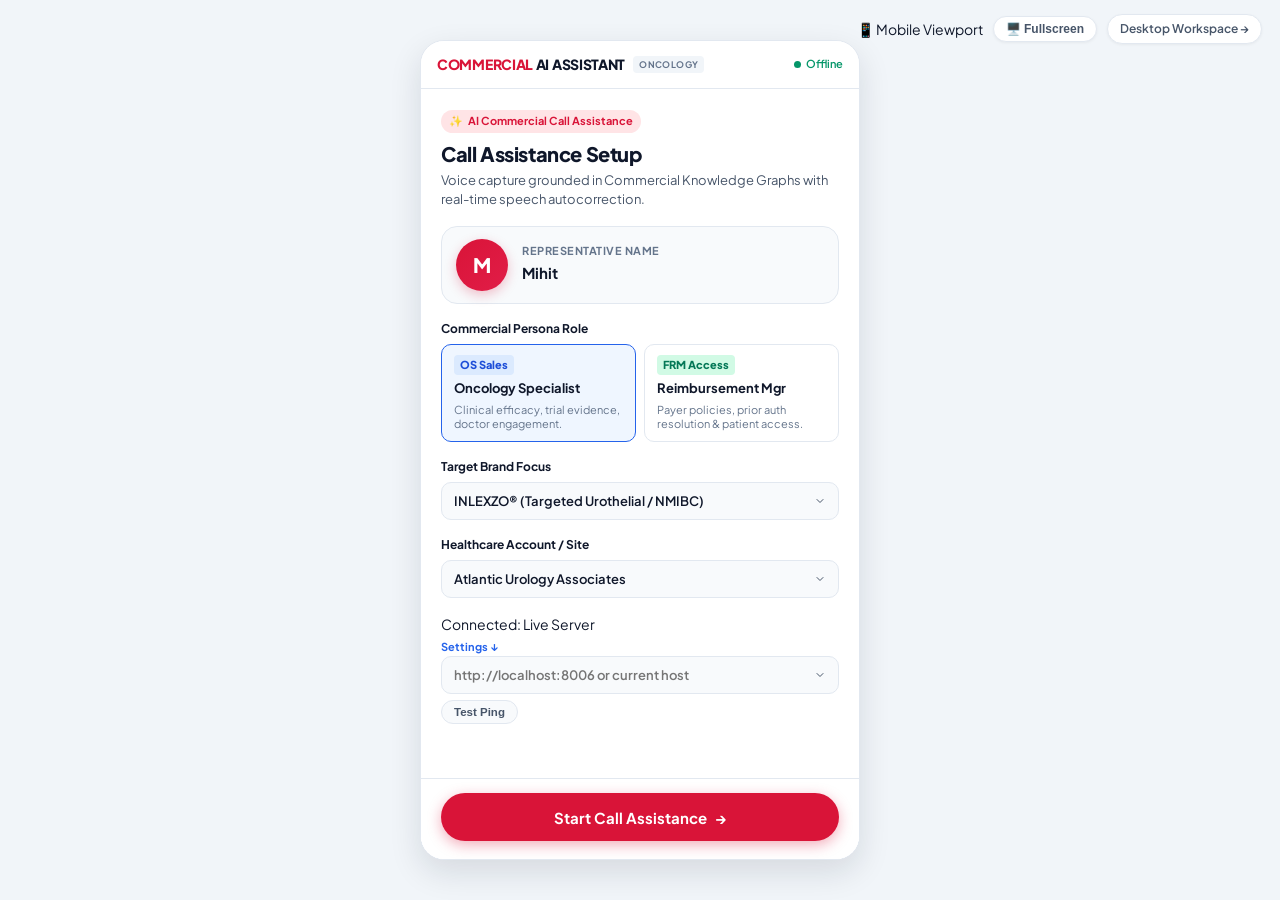
==== commit c10eb6db: "Sync UI with backend APIs, remove all JNJ mentions, and remove hardcodings" ====
--- a/JNJ Commercial/web/mobile.html
+++ b/JNJ Commercial/web/mobile.html
@@ -6,7 +6,7 @@
   <meta name="apple-mobile-web-app-capable" content="yes">
   <meta name="apple-mobile-web-app-status-bar-style" content="default">
   <meta name="theme-color" content="#FFFFFF">
-  <title>AnQ Bot | J&J Commercial Oncology Call Assistance</title>
+  <title>AnQ Bot | Commercial Oncology Call Assistance</title>
   
   <!-- Modern Typography from Google Fonts -->
   <link rel="preconnect" href="https://fonts.googleapis.com">
@@ -40,12 +40,12 @@
       <!-- CLEAN TOP APP BAR -->
       <header class="device-top-bar">
         <div class="top-bar-brand">
-          <span class="top-bar-logo">J&amp;J <span>INNOVATIVE MEDICINE</span></span>
+          <span class="top-bar-logo">COMMERCIAL <span>AI ASSISTANT</span></span>
           <span class="top-bar-division">ONCOLOGY</span>
         </div>
         <div class="top-bar-status">
-          <span class="status-dot-pulse"></span>
-          <span>Ready</span>
+          <span class="status-dot-pulse" id="top-status-dot"></span>
+          <span id="top-status-text">Connected</span>
         </div>
       </header>
 
@@ -68,13 +68,13 @@
               </div>
               <h1 class="login-title-simple">Call Assistance Setup</h1>
               <p class="login-desc-simple">
-                Voice capture grounded in J&amp;J Commercial Knowledge Graphs &amp; live speech autocorrection.
+                Voice capture grounded in Commercial Knowledge Graphs with real-time speech autocorrection.
               </p>
             </div>
 
             <!-- Representative Card with LIVE DYNAMIC AVATAR INITIAL CIRCLE -->
             <div class="rep-identity-card">
-              <!-- Dynamic Avatar Circle: Defaults to 'M' for 'Mihit', updates live on keystroke -->
+              <!-- Dynamic Avatar Circle: Defaults to rep initials, updates live on keystroke -->
               <div class="rep-avatar-circle" id="login-avatar-circle">M</div>
               <div class="rep-input-meta">
                 <label for="login-rep-name" class="rep-input-label">Representative Name</label>
@@ -82,7 +82,7 @@
                   type="text" 
                   id="login-rep-name" 
                   class="rep-name-input" 
-                  placeholder="Enter representative name" 
+                  placeholder="Enter representative name (e.g. Mihit)" 
                   value="Mihit" 
                   required 
                   autocomplete="name"
@@ -90,14 +90,7 @@
               </div>
             </div>
 
-            <!-- Quick Representative Preset Chips -->
-            <div class="quick-name-chips">
-              <span class="name-chip active" data-name="Mihit">Mihit</span>
-              <span class="name-chip" data-name="Lisa Martinez">Lisa Martinez</span>
-              <span class="name-chip" data-name="Dr. Anurag Verma">Dr. Anurag Verma</span>
-            </div>
-
-            <!-- Simple Persona Selection (OS vs FRM) -->
+            <!-- Commercial Persona Selection (OS vs FRM) -->
             <div>
               <label class="form-label-simple">Commercial Persona Role</label>
               <div class="role-cards-grid">
@@ -106,14 +99,14 @@
                 <div class="simple-role-card active" data-role="OS" id="role-card-os">
                   <span class="role-pill-tag os">OS Sales</span>
                   <div class="simple-role-title">Oncology Specialist</div>
-                  <div class="simple-role-desc">Efficacy, clinical trials, NMIBC &amp; NSCLC doctors.</div>
+                  <div class="simple-role-desc">Clinical efficacy, trial evidence, doctor engagement.</div>
                 </div>
 
                 <!-- FRM Card -->
                 <div class="simple-role-card" data-role="FRM" id="role-card-frm">
                   <span class="role-pill-tag frm">FRM Access</span>
                   <div class="simple-role-title">Reimbursement Mgr</div>
-                  <div class="simple-role-desc">Payer policies, prior auth barriers &amp; hub access.</div>
+                  <div class="simple-role-desc">Payer policies, prior auth resolution &amp; patient access.</div>
                 </div>
 
               </div>
@@ -129,25 +122,20 @@
               </select>
             </div>
 
-            <!-- Healthcare Account Selection -->
+            <!-- Healthcare Account Selection (Dynamically loaded from /api/accounts/barriers) -->
             <div>
               <label for="login-account-select" class="form-label-simple">Healthcare Account / Site</label>
               <select id="login-account-select" class="simple-select-field">
-                <option value="Atlantic Urology Associates" selected>Atlantic Urology Associates</option>
-                <option value="Northside Urology">Northside Urology</option>
-                <option value="Capital Bladder Cancer Center">Capital Bladder Cancer Center</option>
-                <option value="Central Ohio Urology">Central Ohio Urology</option>
-                <option value="Apollo Hospitals">Apollo Hospitals</option>
-                <option value="Memorial Cancer Institute">Memorial Cancer Institute</option>
+                <option value="" disabled selected>Loading healthcare accounts from backend...</option>
               </select>
             </div>
 
-            <!-- Optional Endpoint Config Accordion -->
+            <!-- Optional Server Endpoint Config Accordion -->
             <div class="endpoint-config-accordion">
               <div class="endpoint-summary-row" id="endpoint-summary-toggle">
                 <div>
                   <span class="endpoint-status-dot" id="endpoint-status-dot"></span>
-                  <span id="endpoint-summary-text">Connected: Local Server</span>
+                  <span id="endpoint-summary-text">Connected: Live Server</span>
                 </div>
                 <span style="font-size: 11px; font-weight: 700; color: var(--primary-blue);">Settings &darr;</span>
               </div>
@@ -156,9 +144,9 @@
                   type="text" 
                   id="endpoint-input" 
                   class="simple-select-field" 
-                  placeholder="http://localhost:8080 or remote server" 
+                  placeholder="http://localhost:8006 or current host" 
                 />
-                <button class="name-chip" id="btn-test-endpoint" type="button" style="margin-top:6px;">Test Ping</button>
+                <button class="btn-ping-endpoint" id="btn-test-endpoint" type="button">Test Ping</button>
               </div>
             </div>
 
@@ -188,7 +176,7 @@
               <div class="header-rep-text">
                 <span class="header-rep-name" id="header-rep-name">Mihit</span>
                 <div class="header-meta-chips">
-                  <span class="role-pill-tag os" id="header-role-pill">OS Commercial</span>
+                  <span class="role-pill-tag os" id="header-role-pill">OS Sales</span>
                   <span class="brand-chip-pill" id="header-brand-pill">INLEXZO®</span>
                 </div>
               </div>
@@ -326,7 +314,7 @@
             </div>
             <div class="note-field-row">
               <span class="note-field-key">Account / Site</span>
-              <span class="note-field-val" id="kv-account">Atlantic Urology Associates</span>
+              <span class="note-field-val" id="kv-account">—</span>
             </div>
             <div class="note-field-row">
               <span class="note-field-key">Doctor / HCP Met</span>
@@ -342,7 +330,7 @@
             </div>
 
             <button class="btn-sheet-action" id="btn-copy-crm" type="button">
-              <span>📋 Copy Structured Veeva CRM Note</span>
+              <span>📋 Copy Structured CRM Note</span>
             </button>
 
           </div>
@@ -351,7 +339,7 @@
 
 
       <!-- ===================================================================
-           BOTTOM SHEET 2: KNOWLEDGE GRAPH SCOPE DRAWER
+           BOTTOM SHEET 2: KNOWLEDGE GRAPH SCOPE DRAWER (DYNAMIC)
            =================================================================== -->
       <div class="clean-modal-sheet" id="sheet-scope">
         <div class="sheet-white-card">
@@ -360,22 +348,9 @@
             <span class="sheet-heading">🛡️ Role Policy &amp; Scope Governance</span>
             <button class="btn-close-sheet" type="button">&times;</button>
           </div>
-          <div class="sheet-body-content">
-            
-            <div style="font-size:12px; font-weight:700; color:var(--success-green); margin-bottom:4px;">
-              ✓ Permitted In-Scope Topics:
-            </div>
-            <div style="font-size:12px; color:var(--text-secondary); line-height:1.5; background:var(--bg-surface); padding:10px; border-radius:var(--radius-sm); border:1px solid var(--border-light);">
-              Clinical trial efficacy, NMIBC &amp; NSCLC indication alignment, doctor engagement, diagnostic pathway criteria, practice follow-up scheduling.
-            </div>
-
-            <div style="font-size:12px; font-weight:700; color:#DC2626; margin-top:10px; margin-bottom:4px;">
-              ✕ Out-of-Scope Compliance Boundaries:
-            </div>
-            <div style="font-size:12px; color:var(--text-secondary); line-height:1.5; background:var(--bg-surface); padding:10px; border-radius:var(--radius-sm); border:1px solid var(--border-light);">
-              Off-label promotion, patient identifiable data (PHI/PII), unapproved indications, pricing negotiations without Market Access approval.
-            </div>
-
+          <div class="sheet-body-content" id="scope-sheet-content">
+            <!-- Dynamically populated from /api/kg/info -->
+            <div style="font-size:12px; color:var(--text-muted);">Loading role governance policies...</div>
           </div>
         </div>
       </div>
@@ -399,15 +374,19 @@
             </div>
             <div class="note-field-row">
               <span class="note-field-key">Medical Autocorrection</span>
-              <span class="note-field-val" style="color:var(--success-green);">Enabled (Phonetic J&amp;J Lexicon)</span>
-            </div>
-            <div class="note-field-row">
-              <span class="note-field-key">Default Bot Voice</span>
-              <span class="note-field-val">Michael (FlowEdit)</span>
-            </div>
-            <div class="note-field-row">
-              <span class="note-field-key">Inference Acceleration</span>
-              <span class="note-field-val" style="color:var(--primary-blue);">Sub-100ms TensorRT</span>
+              <span class="note-field-val" style="color:var(--success-green);">Enabled (Phonetic Medical Lexicon)</span>
+            </div>
+            <div class="note-field-row">
+              <span class="note-field-key">Voice Persona</span>
+              <span class="note-field-val" id="settings-voice-val">Michael (FlowEdit TTS)</span>
+            </div>
+            <div class="note-field-row">
+              <span class="note-field-key">Speech Recognition</span>
+              <span class="note-field-val" style="color:var(--primary-blue);">Whisper STT (Local CUDA)</span>
+            </div>
+            <div class="note-field-row">
+              <span class="note-field-key">Model Engine</span>
+              <span class="note-field-val" style="color:var(--primary-blue);">KG-Conditioned SLM</span>
             </div>
 
           </div>
--- a/JNJ Commercial/web/mobile.css
+++ b/JNJ Commercial/web/mobile.css
@@ -21,10 +21,10 @@
   --text-muted: #64748B;
   --text-light: #94A3B8;
 
-  /* J&J & Medical Accents */
-  --jnj-red: #D91438;
-  --jnj-red-hover: #BE123C;
-  --jnj-red-light: #FFE4E6;
+  /* Commercial Healthcare Accents */
+  --primary-red: #D91438;
+  --primary-red-hover: #BE123C;
+  --primary-red-light: #FFE4E6;
   --primary-blue: #2563EB;
   --primary-blue-light: #EFF6FF;
   --success-green: #059669;
@@ -167,7 +167,7 @@
 
 .btn-desktop-back:hover {
   background: #FFFFFF;
-  color: var(--jnj-red);
+  color: var(--primary-red);
 }
 
 /* Clean Top App Bar (Bright, Crisp) */
@@ -193,7 +193,7 @@
   font-size: 14px;
   font-weight: 800;
   letter-spacing: -0.3px;
-  color: var(--jnj-red);
+  color: var(--primary-red);
 }
 
 .top-bar-logo span {
@@ -277,11 +277,13 @@
 
 .login-scroll-content {
   flex: 1;
+  min-height: 0;
   overflow-y: auto;
-  padding: 20px 20px 10px;
+  padding: 20px 20px 14px;
   display: flex;
   flex-direction: column;
   gap: 16px;
+  -webkit-overflow-scrolling: touch;
 }
 
 .login-header-simple {
@@ -294,8 +296,8 @@
   gap: 5px;
   font-size: 11px;
   font-weight: 700;
-  color: var(--jnj-red);
-  background: var(--jnj-red-light);
+  color: var(--primary-red);
+  background: var(--primary-red-light);
   padding: 3px 8px;
   border-radius: var(--radius-full);
   margin-bottom: 6px;
@@ -330,7 +332,7 @@
   width: 52px;
   height: 52px;
   border-radius: 50%;
-  background: linear-gradient(135deg, var(--jnj-red) 0%, #E11D48 100%);
+  background: linear-gradient(135deg, var(--primary-red) 0%, #E11D48 100%);
   color: #FFFFFF;
   font-weight: 800;
   font-size: 20px;
@@ -377,7 +379,7 @@
 }
 
 .rep-name-input:focus {
-  border-bottom-color: var(--jnj-red);
+  border-bottom-color: var(--primary-red);
 }
 
 /* Quick Rep Name Chips */
@@ -400,9 +402,9 @@
 }
 
 .name-chip:hover, .name-chip.active {
-  background: var(--jnj-red-light);
-  border-color: var(--jnj-red);
-  color: var(--jnj-red);
+  background: var(--primary-red-light);
+  border-color: var(--primary-red);
+  color: var(--primary-red);
 }
 
 /* Simple Persona Selector (OS vs FRM) */
@@ -496,12 +498,37 @@
   background: #FFFFFF;
   border-top: 1px solid var(--border-light);
   flex-shrink: 0;
+  position: sticky;
+  bottom: 0;
+  z-index: 20;
+}
+
+.btn-ping-endpoint {
+  background: #F8FAFC;
+  border: 1px solid var(--border-light);
+  color: var(--text-secondary);
+  border-radius: var(--radius-full);
+  padding: 5px 12px;
+  font-size: 11.5px;
+  font-weight: 600;
+  cursor: pointer;
+  transition: all 0.2s;
+  margin-top: 6px;
+  display: inline-flex;
+  align-items: center;
+  gap: 4px;
+}
+
+.btn-ping-endpoint:hover {
+  background: var(--primary-blue-light);
+  color: var(--primary-blue);
+  border-color: var(--primary-blue);
 }
 
 .btn-start-call {
   width: 100%;
   height: 48px;
-  background: var(--jnj-red);
+  background: var(--primary-red);
   color: #FFFFFF;
   border: none;
   border-radius: var(--radius-full);
@@ -518,7 +545,7 @@
 }
 
 .btn-start-call:hover {
-  background: var(--jnj-red-hover);
+  background: var(--primary-red-hover);
   transform: translateY(-1px);
 }
 
@@ -558,7 +585,7 @@
   width: 38px;
   height: 38px;
   border-radius: 50%;
-  background: var(--jnj-red);
+  background: var(--primary-red);
   color: #FFFFFF;
   font-weight: 800;
   font-size: 15px;
@@ -969,7 +996,7 @@
   flex: 1;
   height: 48px;
   border-radius: var(--radius-full);
-  background: var(--jnj-red);
+  background: var(--primary-red);
   color: #FFFFFF;
   border: none;
   font-family: var(--font-sans);
@@ -986,7 +1013,7 @@
 }
 
 .btn-main-mic:hover {
-  background: var(--jnj-red-hover);
+  background: var(--primary-red-hover);
   transform: translateY(-1px);
 }
 
